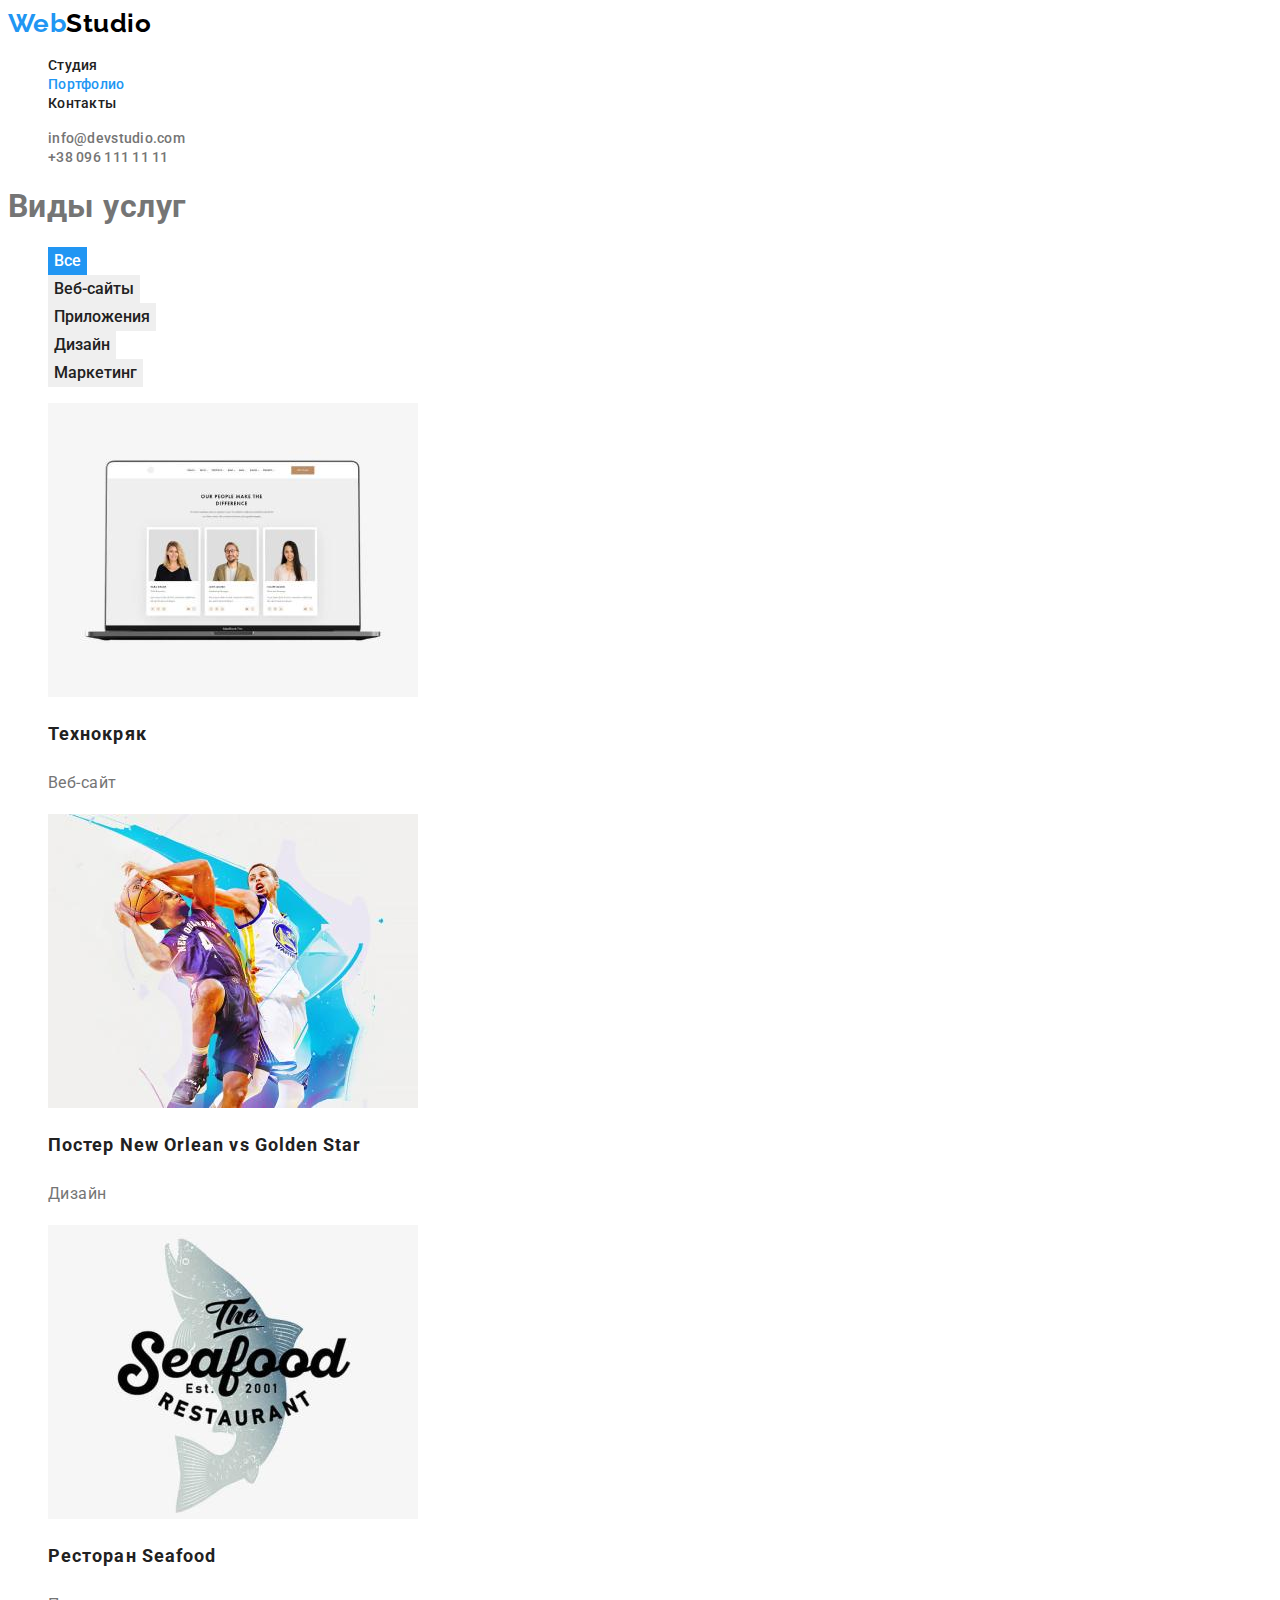
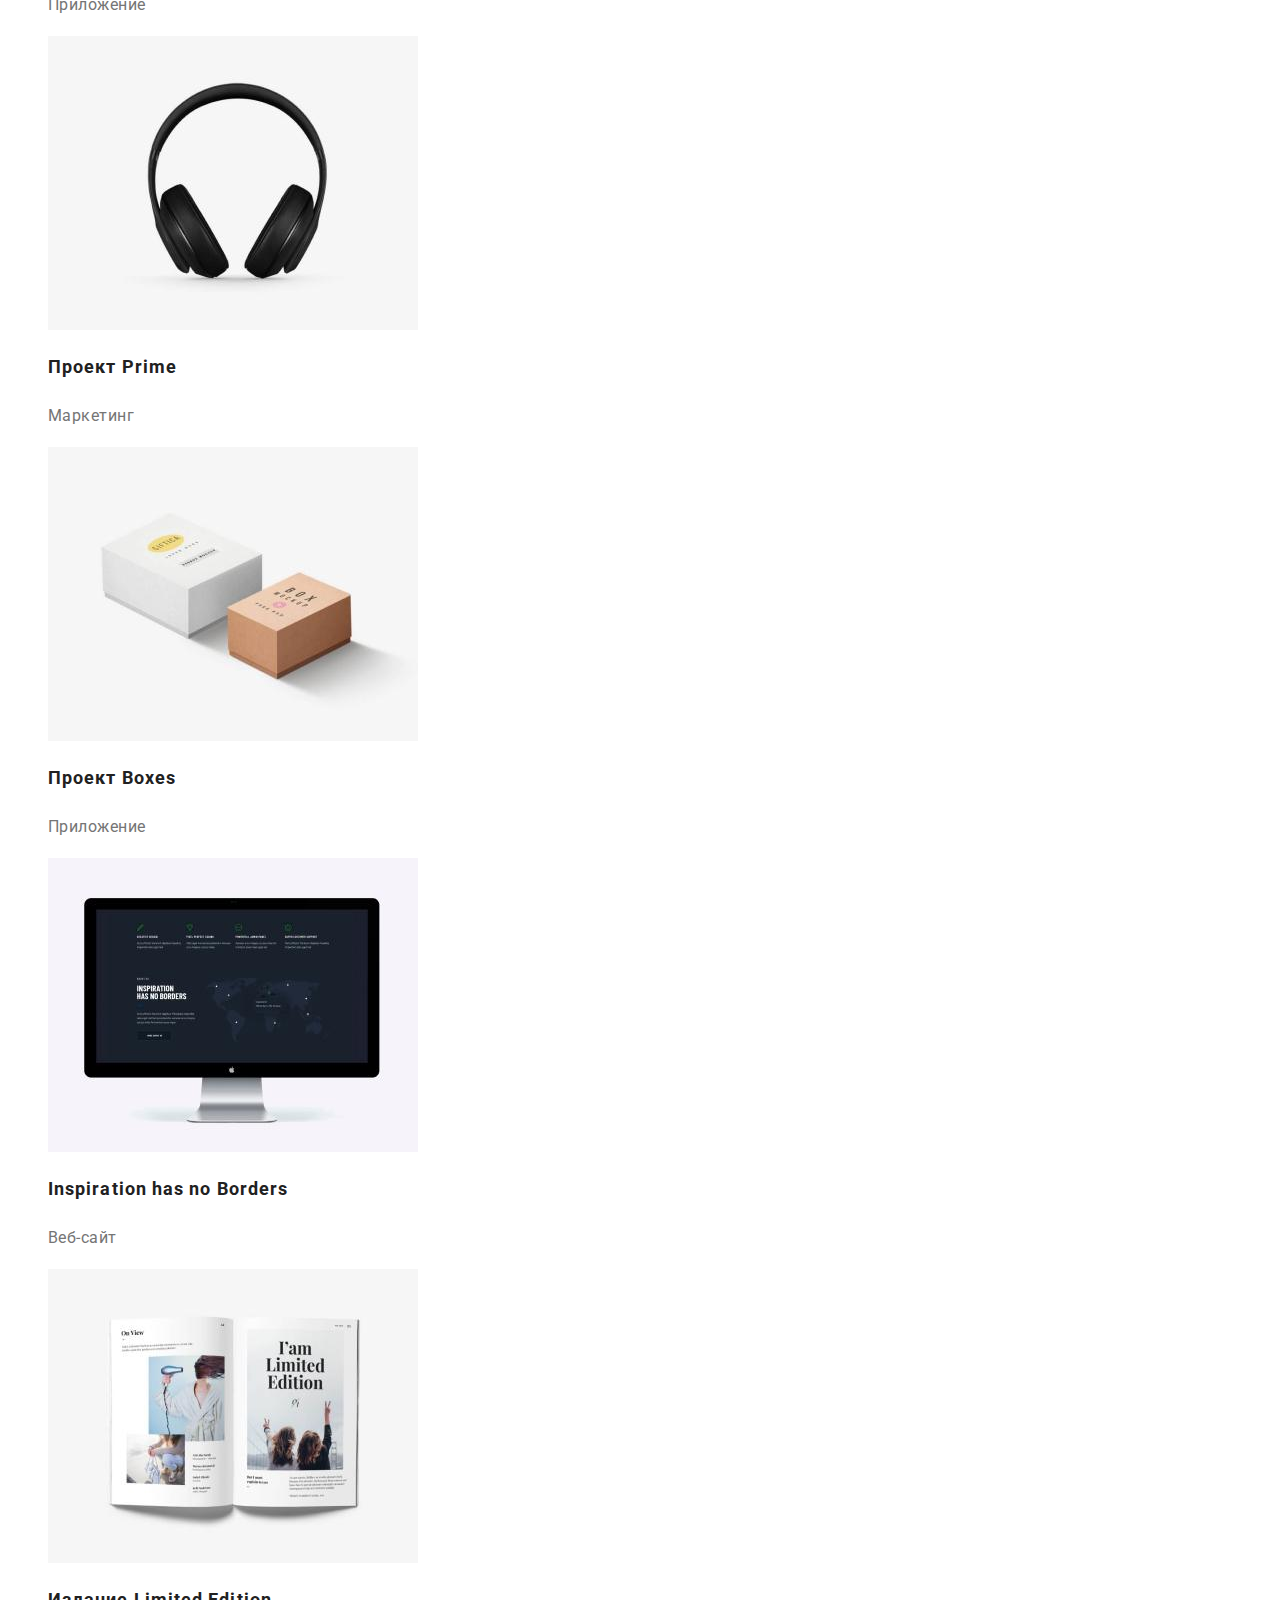
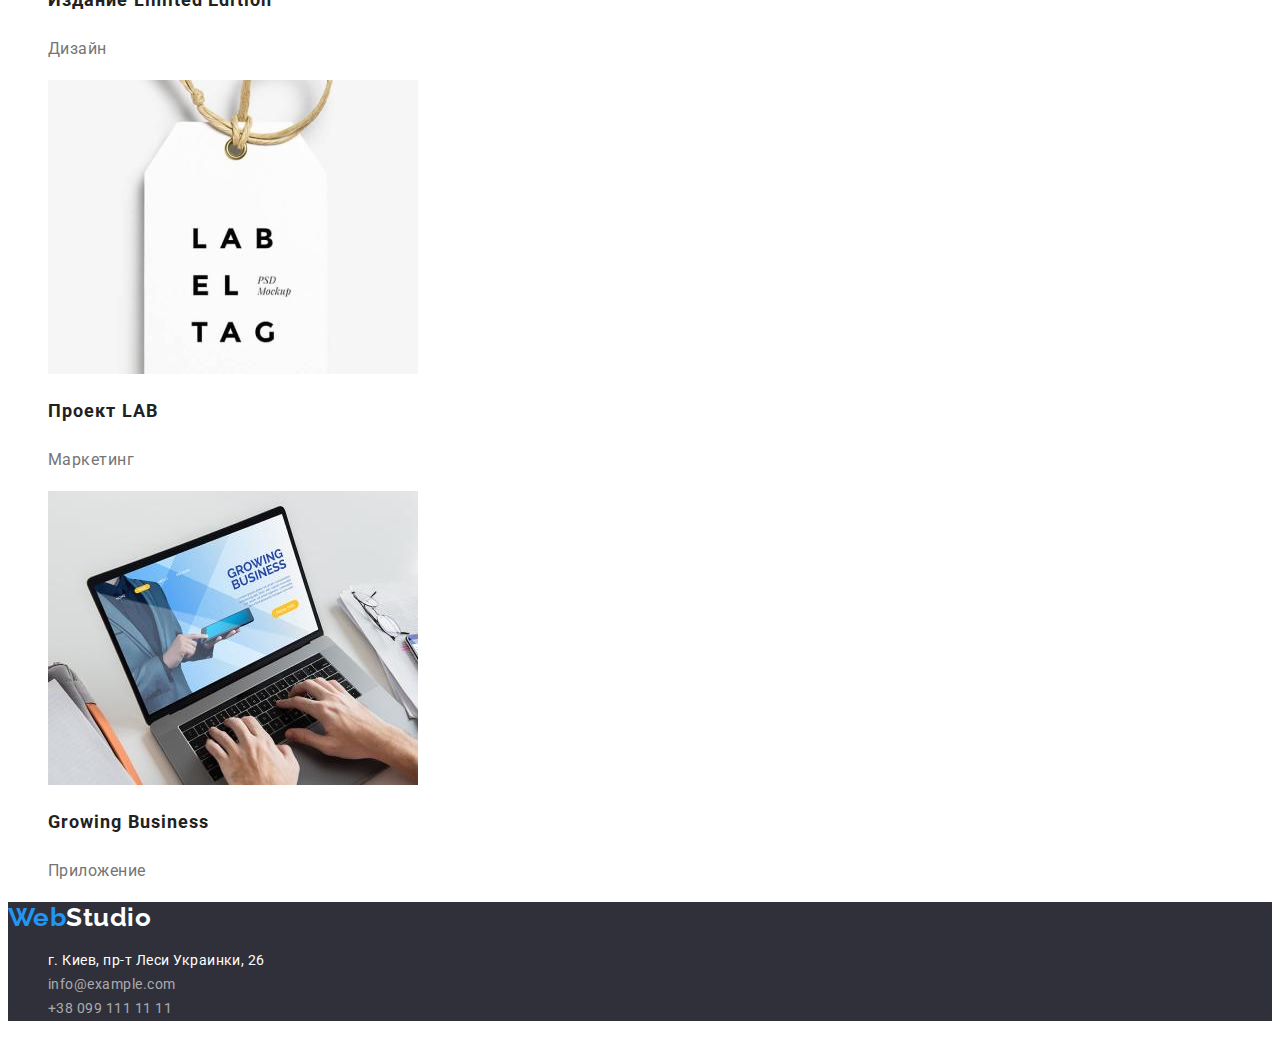
==== portfolio.html @ 6857bdab "Появился достум к материалам со 2-й домашки" ====
<!DOCTYPE html>
<html lang="ru">
  <head>
    <meta charset="UTF-8" />
    <meta http-equiv="X-UA-Compatible" content="IE=edge" />
    <meta name="viewport" content="width=device-width, initial-scale=1.0" />
    <title>Портфолио</title>
    <link rel="preconnect" href="https://fonts.googleapis.com" />
    <link rel="preconnect" href="https://fonts.gstatic.com" crossorigin />
    <link
      href="https://fonts.googleapis.com/css2?family=Raleway:wght@700&family=Roboto:wght@400;500;700;900&display=swap"
      rel="stylesheet"
    />
    <link rel="stylesheet" href="./css/styles.css" />
  </head>

  <body>
    <header class="header">
      <nav class="header-navigation">
        <a class="header-logo link" href="/index.html" lang="en"
          >Web<span class="header-logo-word">Studio</span></a
        >
        <ul class="header-menu list">
          <li class="header-item">
            <a class="header-link link" href="./index.html">Студия</a>
          </li>
          <li class="header-item">
            <a class="header-link link current" href="./portfolio.html">Портфолио</a>
          </li>
          <li class="header-item">
            <a class="header-link link" href="">Контакты</a>
          </li>
        </ul>
      </nav>
      <ul class="header-contacts-list list">
        <li class="header-contacts-item">
          <a
            class="header-contacts-link link"
            href="mailto:info@devstudio.com"
            lang="en"
            >info@devstudio.com</a
          >
        </li>
        <li class="header-contacts-item">
          <a class="header-contacts-link link" href="tel:+380961111111"
            >+38 096 111 11 11</a
          >
        </li>
      </ul>
    </header>

    <main>
      <section class="portfolio">
        <h1>Виды услуг</h1>

        <ul class="portfolio-list list">
          <li class="portfolio-item">
            <button class="portfolio-btn btn-color" type="button">Все</button>
          </li>
          <li class="portfolio-item">
            <button class="portfolio-btn" type="button">Веб-сайты</button>
          </li>
          <li class="portfolio-item">
            <button class="portfolio-btn" type="button">Приложения</button>
          </li>
          <li class="portfolio-item">
            <button class="portfolio-btn" type="button">Дизайн</button>
          </li>
          <li class="portfolio-item">
            <button class="portfolio-btn" type="button">Маркетинг</button>
          </li>
        </ul>

        <ul class="portfolio-list-img list">
          <li class="portfolio-item-img">
            <img
              class="portfolio-imagine"
              src="./images/Веб-сайт.jpg"
              alt="Изображён на экране ноутбука сайт"
              width="370"
              height="294"
            />
            <h2 class="portfolio-title">Технокряк</h2>
            <p class="portfolio-text">Веб-сайт</p>
          </li>
          <li class="portfolio-item-img">
            <img
              class="portfolio-imagine"
              src="./images/Дизайн.jpg"
              alt="Постер New Orlean vs Golden Star"
              width="370"
              height="294"
            />
            <h2 class="portfolio-title">
              Постер <span lang="en">New Orlean vs Golden Star</span>
            </h2>
            <p class="portfolio-text">Дизайн</p>
          </li>
          <li class="portfolio-item-img">
            <img
              class="portfolio-imagine"
              src="images/Приложение.jpg"
              alt="Логотип ресторана"
              width="370"
              height="294"
            />
            <h2 class="portfolio-title">
              Ресторан <span lang="en">Seafood</span>
            </h2>
            <p class="portfolio-text">Приложение</p>
          </li>
          <li class="portfolio-item-img">
            <img
              class="portfolio-imagine"
              src="./images/Маркетинг.jpg"
              alt="Изображены наушники"
              width="370"
              height="294"
            />
            <h2 class="portfolio-title">Проект Prime</h2>
            <p class="portfolio-text">Маркетинг</p>
          </li>
          <li class="portfolio-item-img">
            <img
              class="portfolio-imagine"
              src="./images/Приложение1.jpg"
              alt="Изображены две маленькие коробки"
              width="370"
              height="294"
            />
            <h2 class="portfolio-title">Проект <span lang="en">Boxes</span></h2>
            <p class="portfolio-text">Приложение</p>
          </li>
          <li class="portfolio-item-img">
            <img
              class="portfolio-imagine"
              src="./images/Веб-сайт1.jpg"
              alt="Изображён монитор компютера"
              width="370"
              height="294"
            />
            <h2 class="portfolio-title" lang="en">
              Inspiration has no Borders
            </h2>
            <p class="portfolio-text">Веб-сайт</p>
          </li>
          <li class="portfolio-item-img">
            <img
              class="portfolio-imagine"
              src="./images/Дизайн1.jpg"
              alt="Изображён открытый журнал"
              width="370"
              height="294"
            />
            <h2 class="portfolio-title">
              Издание <span lang="en">Limited Edition</span>
            </h2>
            <p class="portfolio-text">Дизайн</p>
          </li>
          <li class="portfolio-item-img">
            <img
              class="portfolio-imagine"
              src="./images/Маркетинг1.jpg"
              alt="Изображена этикетка "
              width="370"
              height="294"
            />
            <h2 class="portfolio-title">Проект <span lang="en">LAB</span></h2>
            <p class="portfolio-text">Маркетинг</p>
          </li>
          <li class="portfolio-item-img">
            <img
              class="portfolio-imagine"
              src="./images/Приложение2.jpg"
              alt="Открыт сайт Growing business на ноутбуке"
              width="370"
              height="294"
            />
            <h2 class="portfolio-title" lang="en">Growing Business</h2>
            <p class="portfolio-text">Приложение</p>
          </li>
        </ul>
      </section>
    </main>

    <footer class="footer fotter-background">
      <a class="footer-logo link" href="./index.html" lang="en"
        >Web<span class="footer-logo-word">Studio</span></a
      >
      <address class="footer-address">
        <ul class="footer-list list">
          <li class="footer-item">
            <a
              class="footer-link link"
              href="https://www.google.com/maps/place/%D0%B1%D1%83%D0%BB%D1%8C%D0%B2%D0%B0%D1%80+%D0%9B%D0%B5%D1%81%D1%96+%D0%A3%D0%BA%D1%80%D0%B0%D1%97%D0%BD%D0%BA%D0%B8,+26,+%D0%9A%D0%B8%D1%97%D0%B2,+02000/@50.4265807,30.5361971,17z/data=!3m1!4b1!4m5!3m4!1s0x40d4cf0e033ecbe9:0x57a4dffefec77da0!8m2!3d50.4265807!4d30.5383858"
              >г. Киев, пр-т Леси Украинки, 26
            </a>
          </li>
          <li class="footer-item">
            <a
              class="footer-link-contacts link"
              href="mailto:info@example.com"
              lang="en"
              >info@example.com</a
            >
          </li>
          <li class="footer-item">
            <a class="footer-link-contacts link" href="tel:+380991111111"
              >+38 099 111 11 11</a
            >
          </li>
        </ul>
      </address>
    </footer>
  </body>
</html>
---- css/styles.css ----
:root {
  --primery-title-color: #ffffff;
  --secondary-title-color: #212121;
  --primary-header-text-color: #212121;
  --secondary-header-text-color: #757575;
  --primary-text-color: #757575;
  --secondary-text-color: #212121;
  --third-text-color: #ffffff;
  --fourth-text-color: rgba(255, 255, 255, 0.6);
  --accent-color: #2196f3;
}
body {
  color: #757575;
  font-family: "Roboto", sans-serif;
  letter-spacing: 0.03em;
  background-color: #ffffff;
}

.link {
  text-decoration: none;
}

.list {
  list-style: none;
}

.header-menu .header-link.link.current {
  color: var(--accent-color)

}

/* Классы для Хедера и Героя */

.header-logo {
  font-family: "Raleway", sans-serif;
  font-style: normal;
  font-weight: bold;
  font-size: 26px;
  line-height: 1.19;
  color: var(--accent-color);
}
.header-logo-word {
  font-family: "Raleway", sans-serif;
  font-style: normal;
  font-weight: bold;
  font-size: 26px;
  line-height: 1.19;
  color: #000000;
}
.header-link:hover,
.header-link:focus {
  color: var(--accent-color);
}

.header-link {
  font-weight: 500;
  font-size: 14px;
  line-height: 1.14;
  letter-spacing: 0.02em;
  color: var(--primary-header-text-color);
}

.header-contacts-link:hover,
.header-contacts-link:focus {
  color: var(--accent-color);
}

.header-contacts-link {
  font-weight: 500;
  font-size: 14px;
  line-height: 1.14;
  letter-spacing: 0.02em;
  color: var(--secondary-header-text-color);
}

.hero {
  background-color: black;
}

.hero-text {
  font-weight: 900;
  font-size: 44px;
  line-height: 1.36;
  text-align: center;
  letter-spacing: 0.06em;
  text-transform: uppercase;
  color: var(--primery-title-color);
}

.hero-btn:hover,
.hero-btn:focus {
  background-color: #188CE8;
}

.hero-btn {
  font-family:inherit;
  font-weight: bold;
  font-size: 16px;
  line-height: 1.88;
  display: flex;
  align-items: center;
  text-align: center;
  letter-spacing: 0.06em;
  color: var(--third-text-color);
  background: #2196f3;
  border: none;
}

/* Классы для секции Наши услуги  */

.service-title {
  font-weight: bold;
  font-size: 14px;
  line-height: 1.14;
  text-transform: uppercase;
  color: var(--secondary-title-color);
}
.service-text {
  font-weight: normal;
  font-size: 14px;
  line-height: 1.71;
  color: var(--primary-text-color);
}

/* Классы для секции Чем мы занимаемся */

.work-header {
  font-weight: bold;
  font-size: 36px;
  line-height: 1.17;
  text-align: center;
  color: var(--secondary-title-color);
}

/* Кдассы для секции Наша команда */

.team{
  background-color: #F5F4FA;
}

.team-header {
  font-weight: bold;
  font-size: 36px;
  line-height: 1.17;
  text-align: center;
  color: var(--secondary-title-color);
}

.team-member {
  font-weight: 500;
  font-size: 16px;
  line-height: 1.19;
  text-align: center;
  color: var(--secondary-title-color);
}

.team-member-specialisation {
  font-size: 16px;
  line-height: 1.19;
  text-align: center;
  color: var(--primary-text-color);
}

/* Классы для футера */

.fotter-background {
  background-color: #2f303a;
}

.footer-logo {
  font-family: "Raleway", sans-serif;
  font-style: normal;
  font-weight: bold;
  font-size: 26px;
  line-height: 1.19;
  color: var(--accent-color);
}
.footer-logo-word {
  font-family: "Raleway", sans-serif;
  font-style: normal;
  font-weight: bold;
  font-size: 26px;
  line-height: 1.19;
  color: #ffffff;
}

.footer-address {
  font-style: normal;
}

.footer-link:hover,
.footer-link:focus {
  color: var(--accent-color);
}
.footer-link {
  font-size: 14px;
  line-height: 1.71;
  color: var(--third-text-color);
}

.footer-link-contacts:hover,
.footer-link-contacts:focus {
  color: var(--accent-color);
}
.footer-link-contacts {
  font-size: 14px;
  line-height: 1.71;
  color: rgba(255, 255, 255, 0.6);
}

/* Вторая страничка - ПОРТФОЛИО */

.portfolio-btn:hover,
.portfolio-btn:focus{
  color:var(--third-text-color);
  background-color: var(--accent-color);
}
.portfolio-btn {
  font-family: inherit;
  font-weight: 500;
  font-size: 16px;
  line-height: 1.63;
  text-align: center;
  color: var(--secondary-text-color);
  background-color: F5F4FA;
  border: none;
}

/* применяем временно */
.btn-color {
  color: var(--third-text-color);
  background-color: var(--accent-color);
}

.portfolio-title {
  font-weight: bold;
  font-size: 18px;
  line-height: 2;
  letter-spacing: 0.06em;
  color: var(--secondary-title-color);
}

.portfolio-text {
  font-size: 16px;
  line-height: 1.88;
  color: var(--primary-text-color);
}
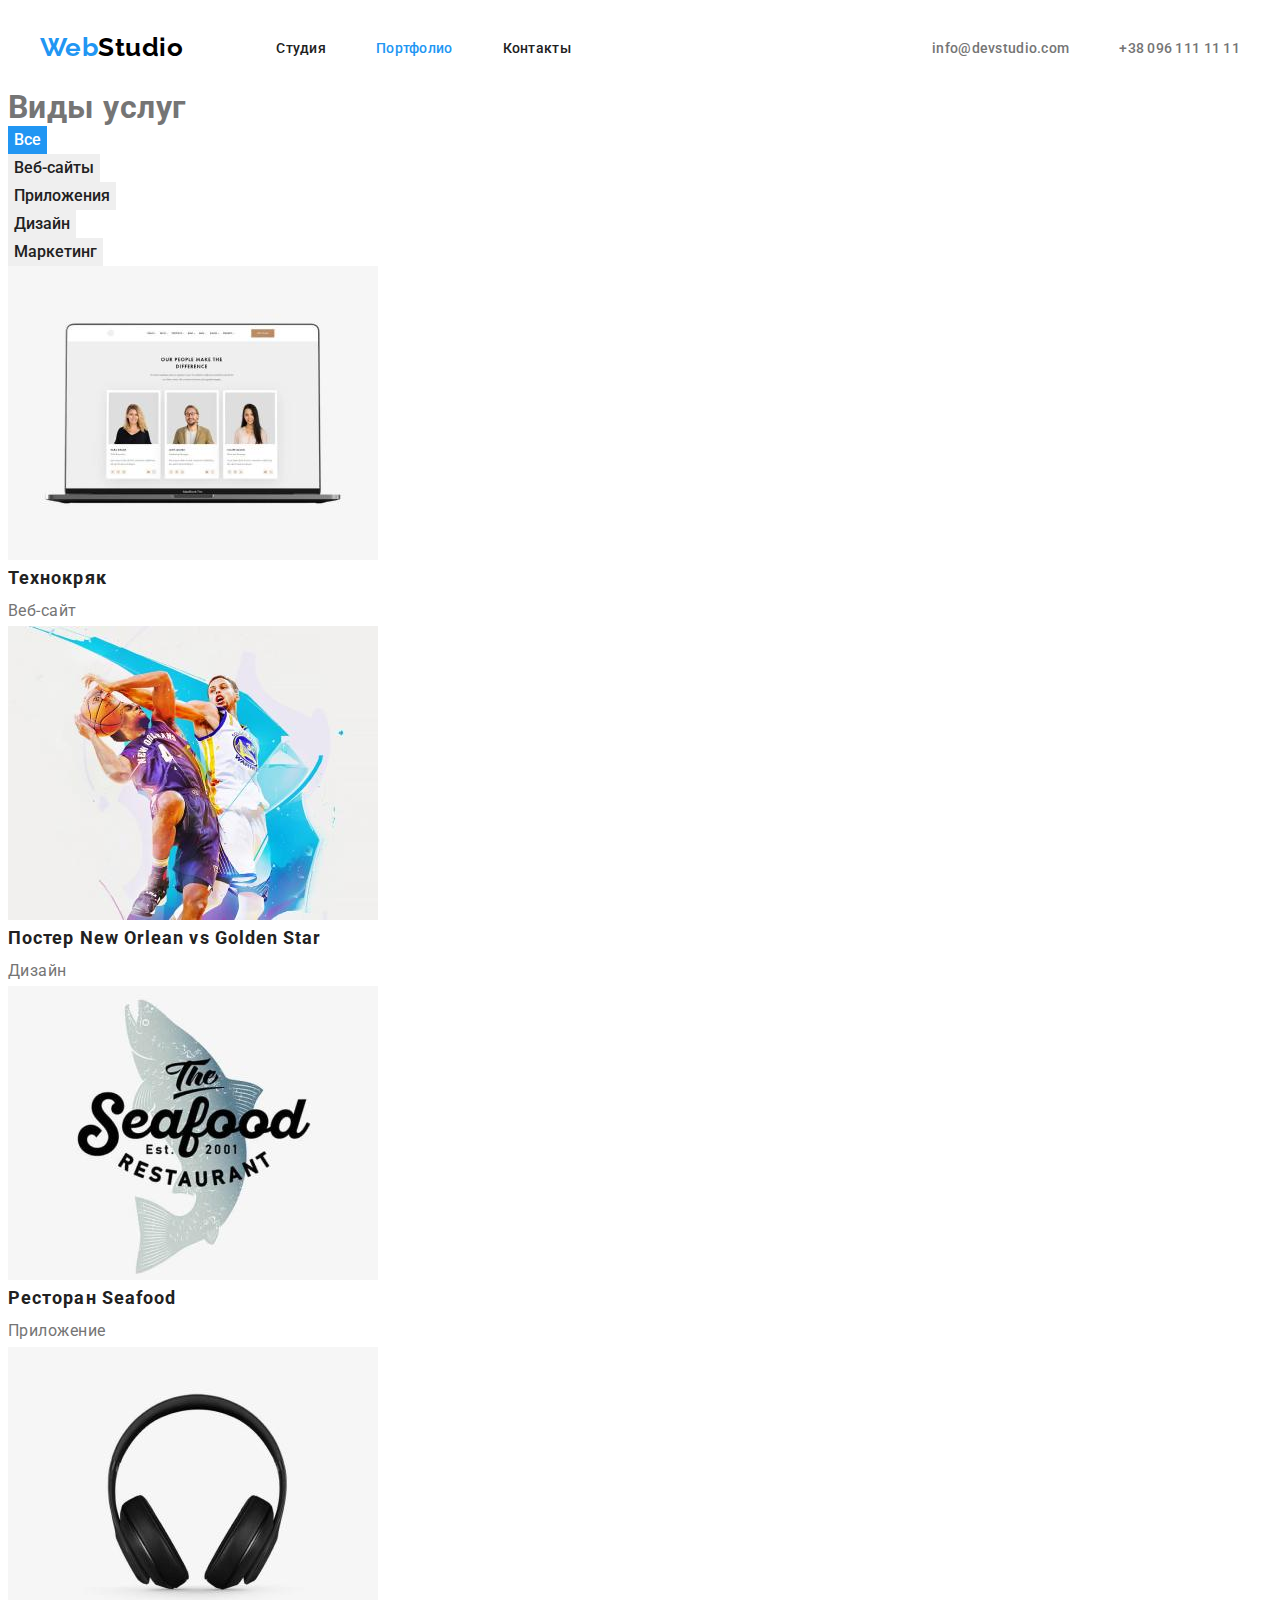
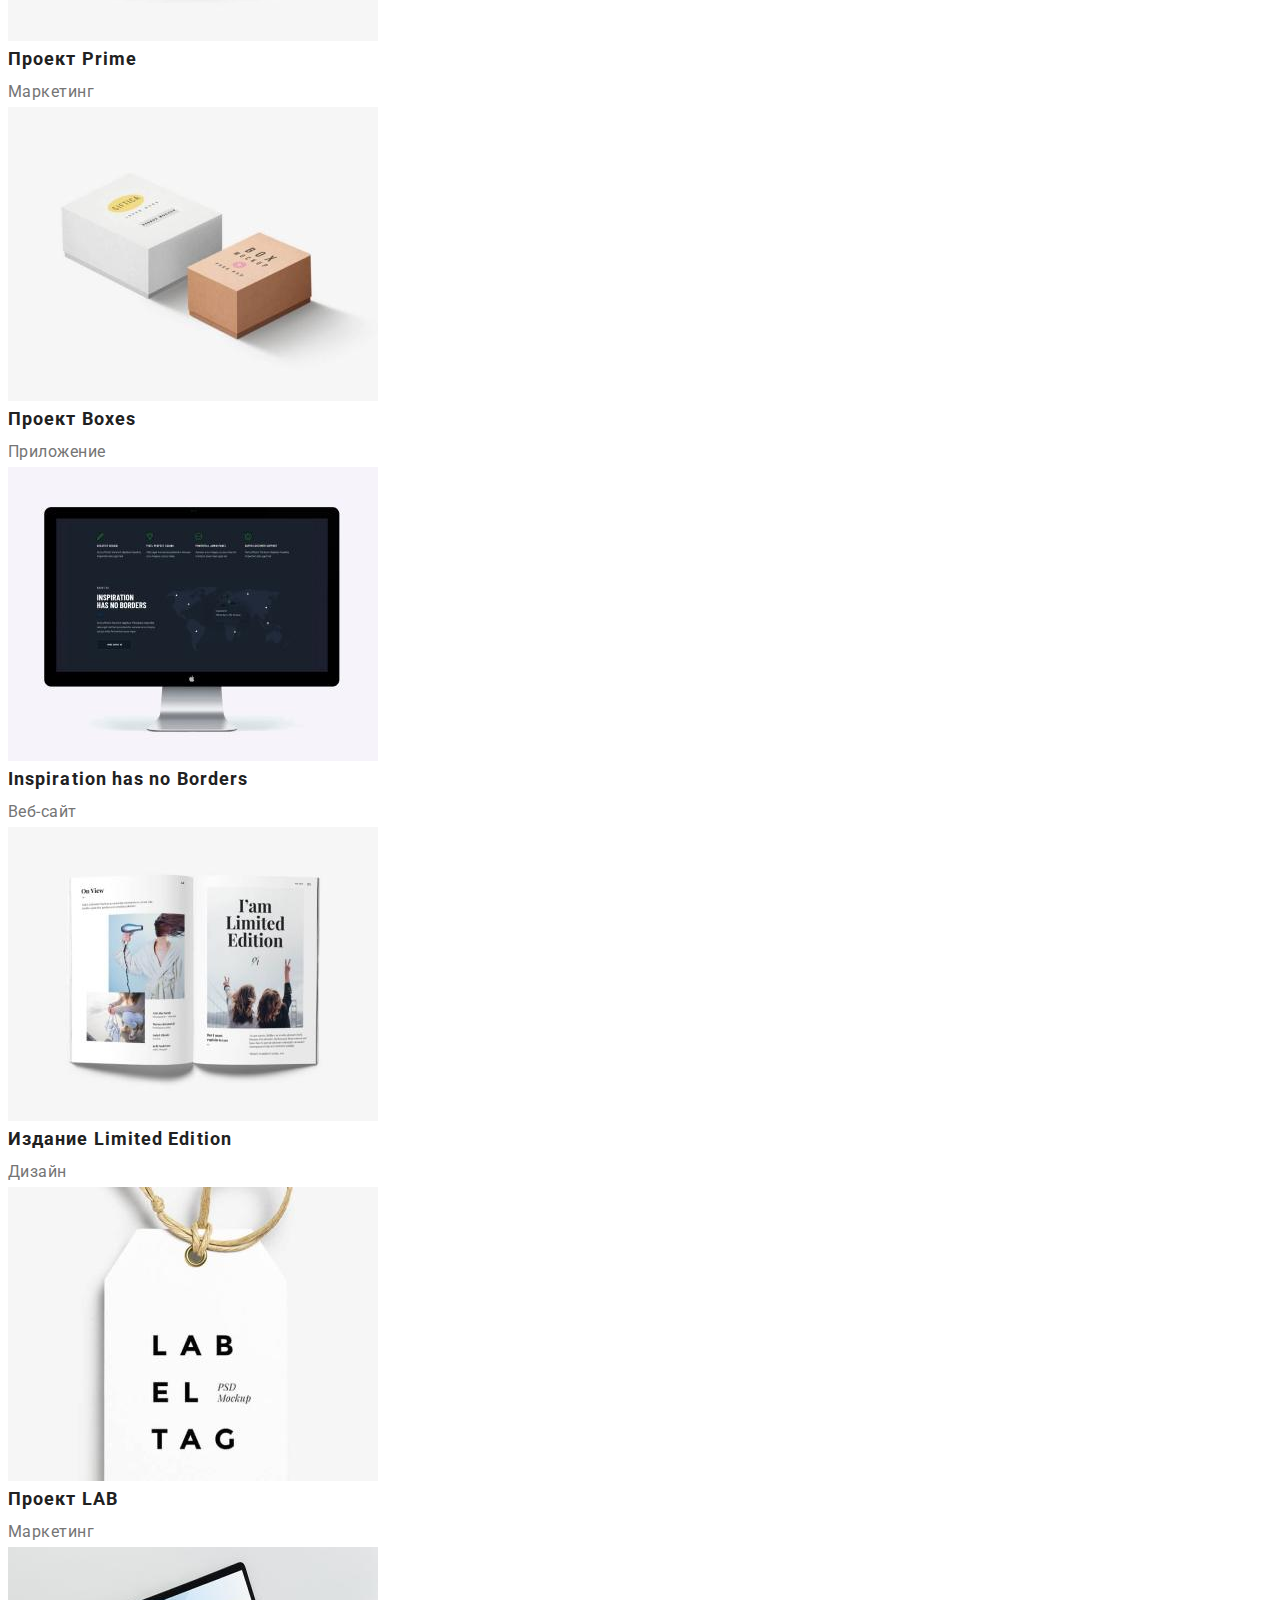
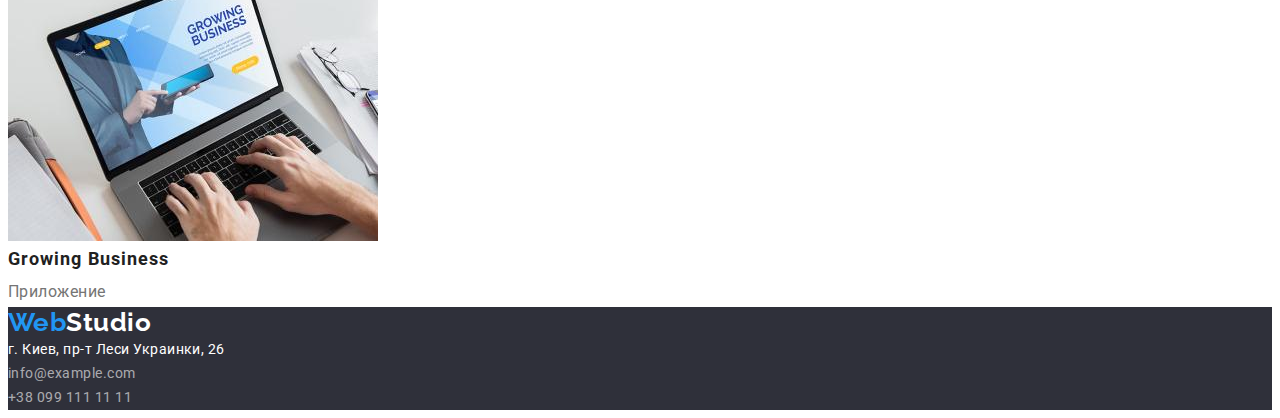
==== commit 0ce71c4e: "Оформил Навигацию, Герой, Наши услуги" ====
--- a/portfolio.html
+++ b/portfolio.html
@@ -11,42 +11,55 @@
       href="https://fonts.googleapis.com/css2?family=Raleway:wght@700&family=Roboto:wght@400;500;700;900&display=swap"
       rel="stylesheet"
     />
+    <link
+      rel="stylesheet"
+      href="https://cdnjs.cloudflare.com/ajax/libs/modern-normalize/1.1.0/modern-normalize.min.css"
+      integrity="sha512-wpPYUAdjBVSE4KJnH1VR1HeZfpl1ub8YT/NKx4PuQ5NmX2tKuGu6U/JRp5y+Y8XG2tV+wKQpNHVUX03MfMFn9Q=="
+      crossorigin="anonymous"
+      referrerpolicy="no-referrer"
+    />
     <link rel="stylesheet" href="./css/styles.css" />
   </head>
 
   <body>
     <header class="header">
-      <nav class="header-navigation">
-        <a class="header-logo link" href="/index.html" lang="en"
-          >Web<span class="header-logo-word">Studio</span></a
-        >
-        <ul class="header-menu list">
-          <li class="header-item">
-            <a class="header-link link" href="./index.html">Студия</a>
-          </li>
-          <li class="header-item">
-            <a class="header-link link current" href="./portfolio.html">Портфолио</a>
-          </li>
-          <li class="header-item">
-            <a class="header-link link" href="">Контакты</a>
-          </li>
-        </ul>
-      </nav>
-      <ul class="header-contacts-list list">
-        <li class="header-contacts-item">
-          <a
-            class="header-contacts-link link"
-            href="mailto:info@devstudio.com"
-            lang="en"
-            >info@devstudio.com</a
+      <div class="container header-container">
+        <nav class="header-navigation">
+          <div class="first-logo">
+          <a class="header-logo link" href="/index.html" lang="en"
+            >Web<span class="header-logo-word">Studio</span></a
           >
-        </li>
-        <li class="header-contacts-item">
-          <a class="header-contacts-link link" href="tel:+380961111111"
-            >+38 096 111 11 11</a
-          >
-        </li>
-      </ul>
+          </div>
+          <ul class="header-menu list">
+            <li class="header-item">
+              <a class="header-link link" href="./index.html">Студия</a>
+            </li>
+            <li class="header-item">
+              <a class="header-link link current" href="./portfolio.html"
+                >Портфолио</a
+              >
+            </li>
+            <li class="header-item">
+              <a class="header-link link" href="">Контакты</a>
+            </li>
+          </ul>
+        </nav>
+        <ul class="header-contacts-list list">
+          <li class="header-contacts-item">
+            <a
+              class="header-contacts-link link"
+              href="mailto:info@devstudio.com"
+              lang="en"
+              >info@devstudio.com</a
+            >
+          </li>
+          <li class="header-contacts-item">
+            <a class="header-contacts-link link" href="tel:+380961111111"
+              >+38 096 111 11 11</a
+            >
+          </li>
+        </ul>
+      </div>
     </header>
 
     <main>
--- a/css/styles.css
+++ b/css/styles.css
@@ -9,6 +9,26 @@
   --fourth-text-color: rgba(255, 255, 255, 0.6);
   --accent-color: #2196f3;
 }
+
+p,
+h1,
+h2,
+h3,
+h4,
+h5,
+h6 {
+  margin: 0;
+}
+
+ul {
+  margin: 0;
+  padding: 0;
+}
+
+img {
+  display: block;
+}
+
 body {
   color: #757575;
   font-family: "Roboto", sans-serif;
@@ -24,12 +44,51 @@
   list-style: none;
 }
 
+.container {
+  width: 1200px;
+  margin: 0 auto;
+  padding-left: 15px;
+  padding-right: 15px;
+}
+
 .header-menu .header-link.link.current {
-  color: var(--accent-color)
-
+  color: var(--accent-color);
 }
 
 /* Классы для Хедера и Героя */
+
+.header {
+  padding-top: 24px;
+  padding-bottom: 25px;
+}
+
+.header-container {
+  display: flex;
+  align-items: center;
+}
+
+.header-navigation {
+  display: flex;
+  align-items: center;
+}
+.header-menu {
+  display: flex;
+  /* align-items: center; */
+}
+.header-contacts-list {
+  display: flex;
+  margin-left: auto;
+  align-items: center;
+}
+.first-logo {
+  margin-right: 93px;
+}
+.header-item:not(:last-child) {
+  margin-right: 50px;
+}
+.header-contacts-item:not(:last-child) {
+  margin-right: 50px;
+}
 
 .header-logo {
   font-family: "Raleway", sans-serif;
@@ -75,6 +134,10 @@
 
 .hero {
   background-color: black;
+  width: 100%;
+  max-width: 1600px;
+  margin: 0, auto;
+  padding: 200px 0 280px 0;
 }
 
 .hero-text {
@@ -85,15 +148,18 @@
   letter-spacing: 0.06em;
   text-transform: uppercase;
   color: var(--primery-title-color);
+  max-width: 696px;
+  margin: 0 auto;
+  margin-bottom: 30px;
 }
 
 .hero-btn:hover,
 .hero-btn:focus {
-  background-color: #188CE8;
+  background-color: #188ce8;
 }
 
 .hero-btn {
-  font-family:inherit;
+  font-family: inherit;
   font-weight: bold;
   font-size: 16px;
   line-height: 1.88;
@@ -104,9 +170,16 @@
   color: var(--third-text-color);
   background: #2196f3;
   border: none;
-}
+  margin: 0 auto;
+
+}
+
 
 /* Классы для секции Наши услуги  */
+
+.service {
+  padding: 94px 0;
+}
 
 .service-title {
   font-weight: bold;
@@ -121,6 +194,20 @@
   line-height: 1.71;
   color: var(--primary-text-color);
 }
+.service-header {
+  width: 1px;
+  height: 1px;
+  overflow: hidden;
+  opacity: 0;
+}
+.service-list {
+  display: flex;
+  justify-content: space-between;
+}
+
+.service-item:not(:last-child) {
+  margin-right: 30px;
+}
 
 /* Классы для секции Чем мы занимаемся */
 
@@ -134,8 +221,8 @@
 
 /* Кдассы для секции Наша команда */
 
-.team{
-  background-color: #F5F4FA;
+.team {
+  background-color: #f5f4fa;
 }
 
 .team-header {
@@ -211,8 +298,8 @@
 /* Вторая страничка - ПОРТФОЛИО */
 
 .portfolio-btn:hover,
-.portfolio-btn:focus{
-  color:var(--third-text-color);
+.portfolio-btn:focus {
+  color: var(--third-text-color);
   background-color: var(--accent-color);
 }
 .portfolio-btn {
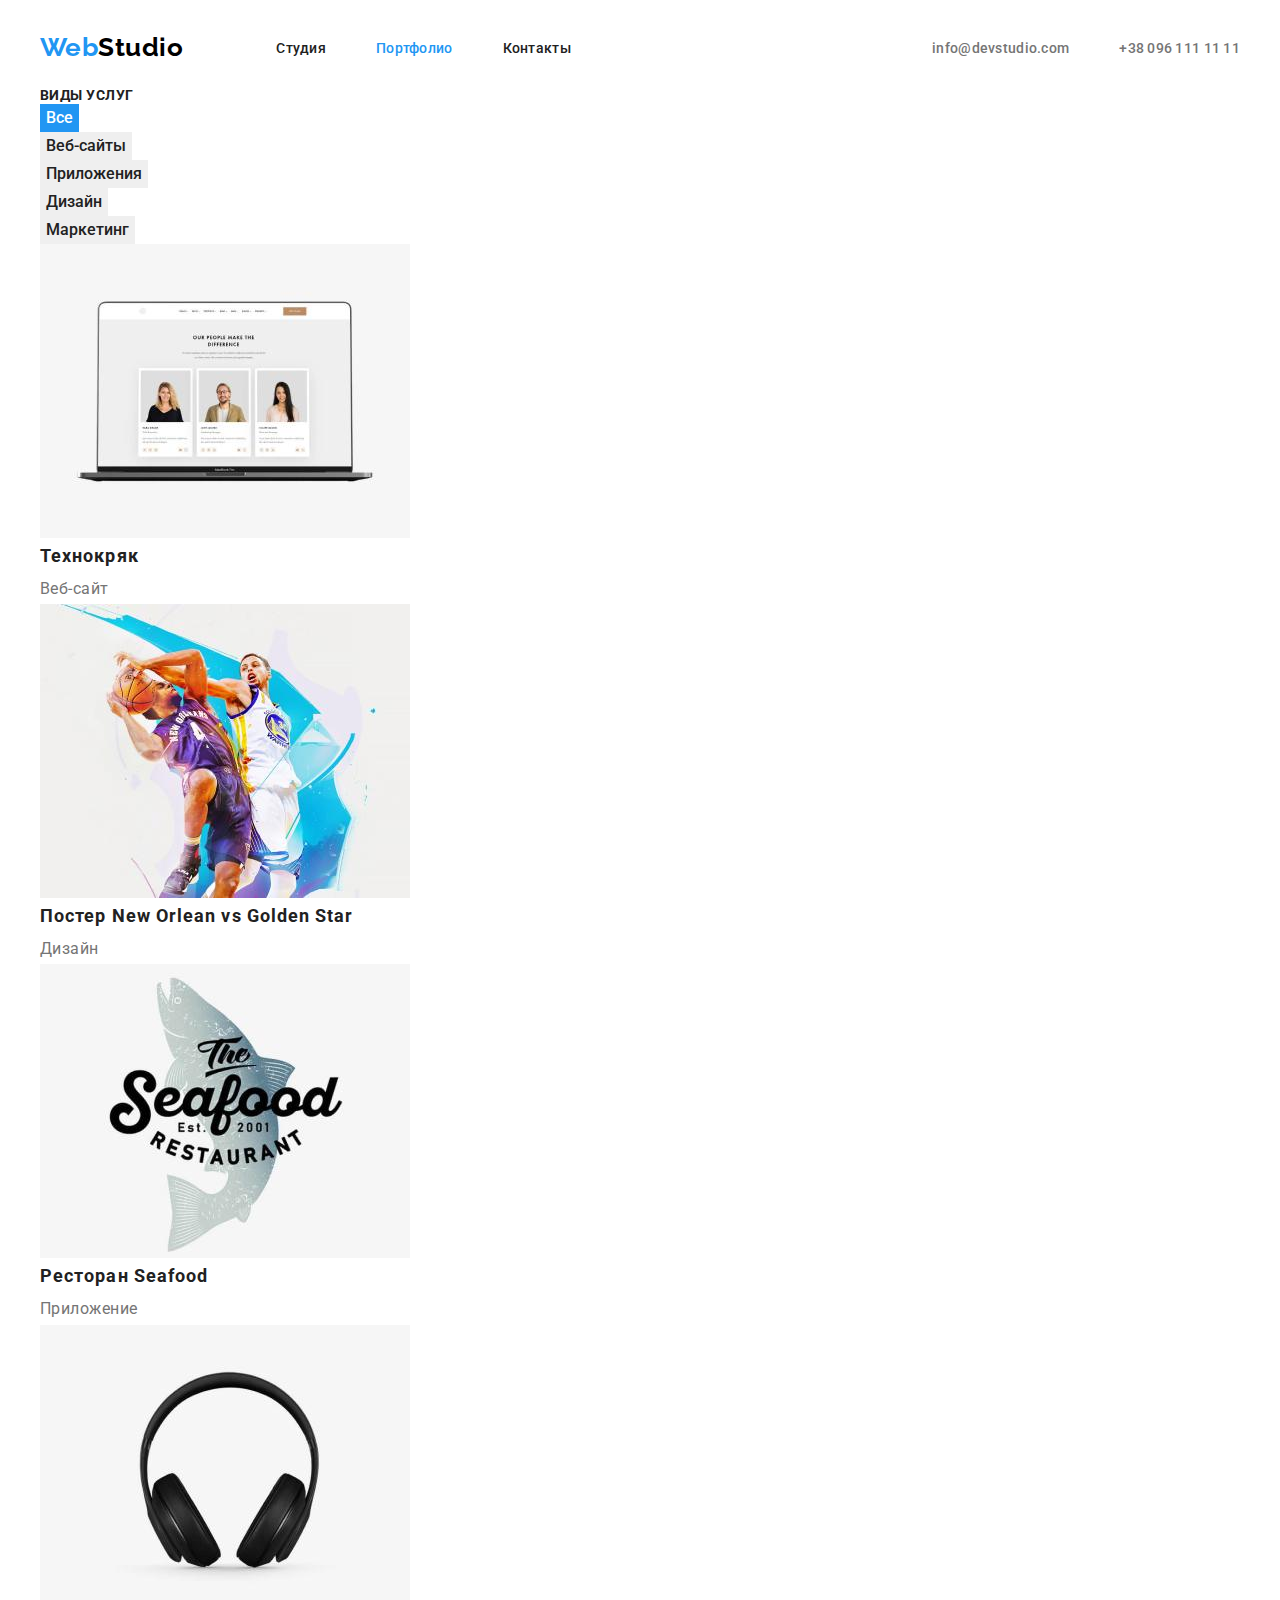
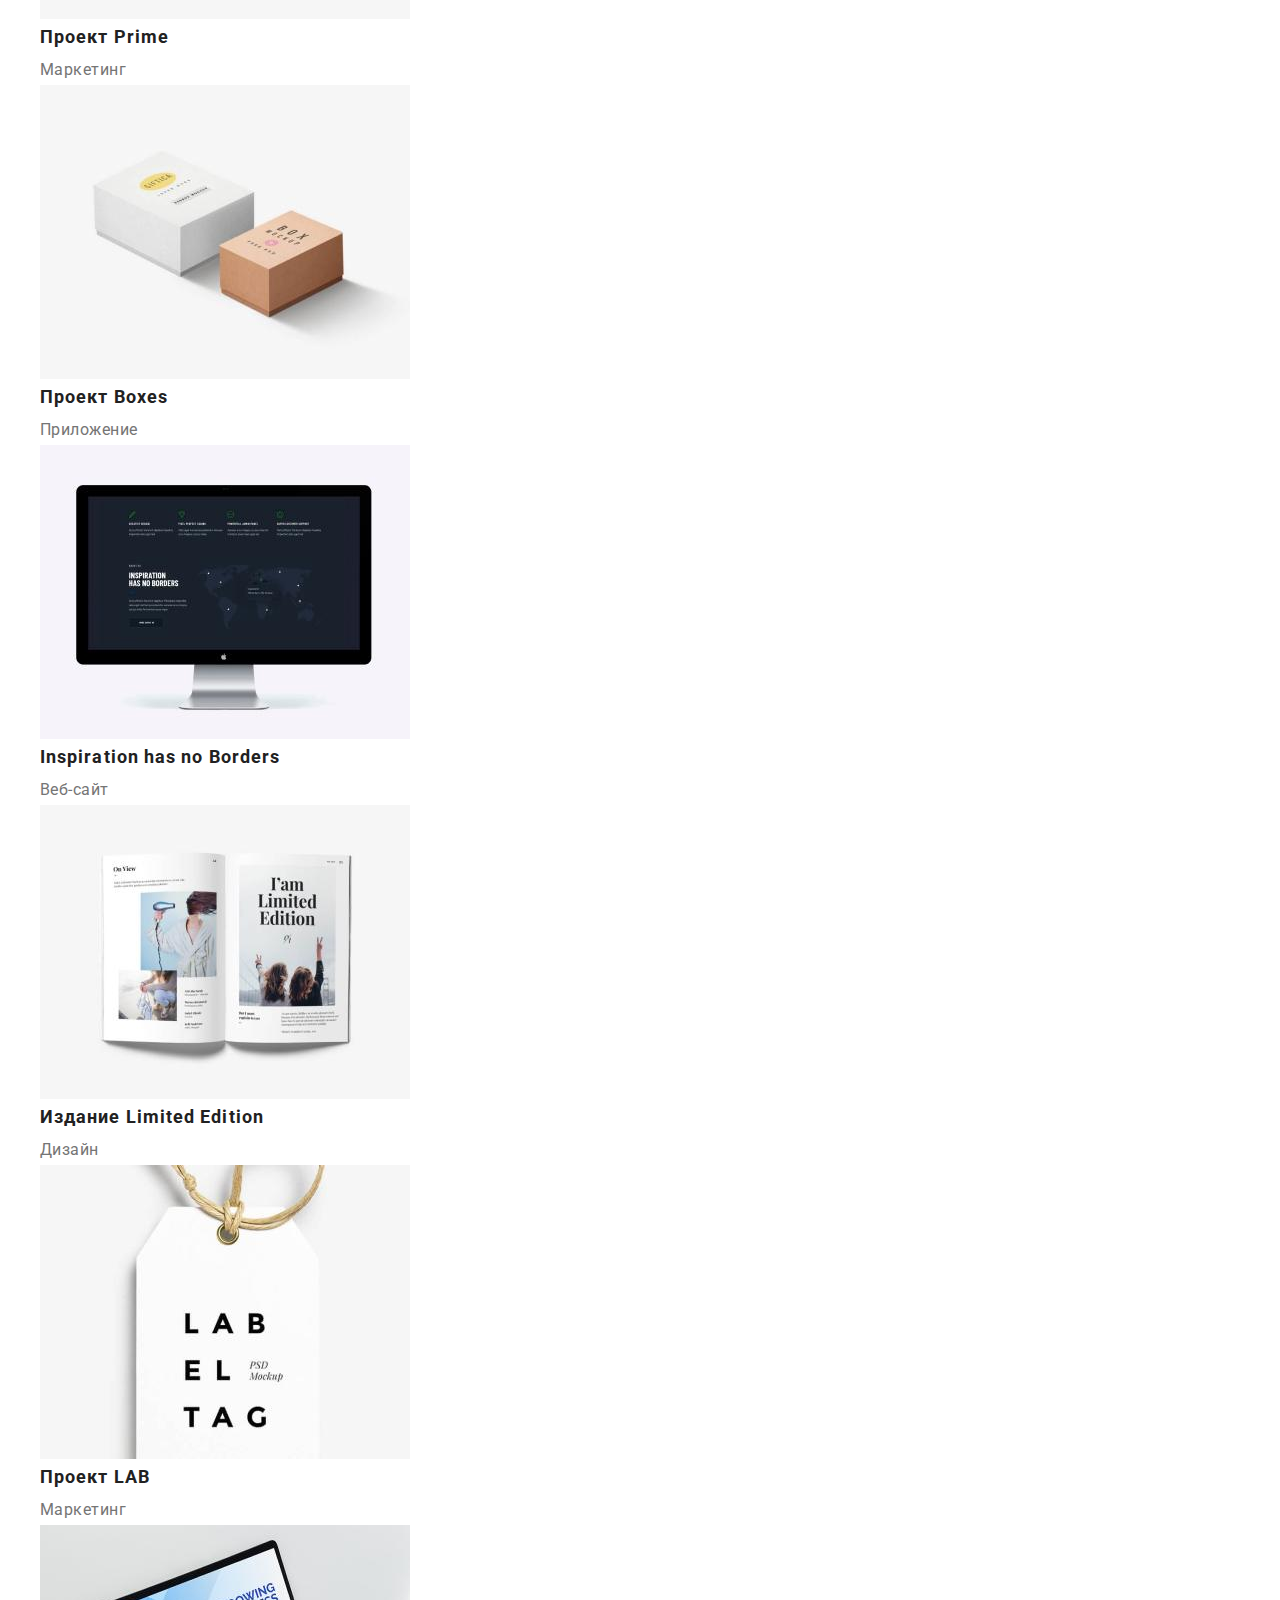
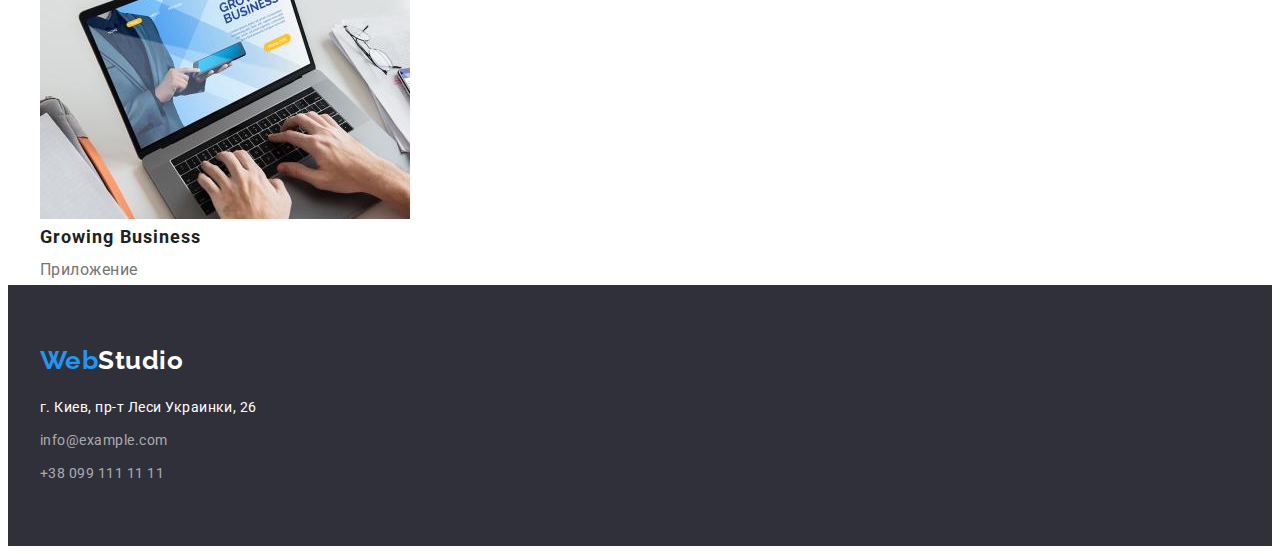
==== commit 9fe415d3: "Закончил оформление футера" ====
--- a/portfolio.html
+++ b/portfolio.html
@@ -26,9 +26,9 @@
       <div class="container header-container">
         <nav class="header-navigation">
           <div class="first-logo">
-          <a class="header-logo link" href="/index.html" lang="en"
-            >Web<span class="header-logo-word">Studio</span></a
-          >
+            <a class="header-logo link" href="/index.html" lang="en"
+              >Web<span class="header-logo-word">Studio</span></a
+            >
           </div>
           <ul class="header-menu list">
             <li class="header-item">
@@ -64,7 +64,8 @@
 
     <main>
       <section class="portfolio">
-        <h1>Виды услуг</h1>
+        <div class="container">
+        <h1 class="service-title">Виды услуг</h1>
 
         <ul class="portfolio-list list">
           <li class="portfolio-item">
@@ -193,37 +194,41 @@
             <p class="portfolio-text">Приложение</p>
           </li>
         </ul>
+        </div>
       </section>
     </main>
-
     <footer class="footer fotter-background">
-      <a class="footer-logo link" href="./index.html" lang="en"
-        >Web<span class="footer-logo-word">Studio</span></a
-      >
-      <address class="footer-address">
-        <ul class="footer-list list">
-          <li class="footer-item">
-            <a
-              class="footer-link link"
-              href="https://www.google.com/maps/place/%D0%B1%D1%83%D0%BB%D1%8C%D0%B2%D0%B0%D1%80+%D0%9B%D0%B5%D1%81%D1%96+%D0%A3%D0%BA%D1%80%D0%B0%D1%97%D0%BD%D0%BA%D0%B8,+26,+%D0%9A%D0%B8%D1%97%D0%B2,+02000/@50.4265807,30.5361971,17z/data=!3m1!4b1!4m5!3m4!1s0x40d4cf0e033ecbe9:0x57a4dffefec77da0!8m2!3d50.4265807!4d30.5383858"
-              >г. Киев, пр-т Леси Украинки, 26
-            </a>
-          </li>
-          <li class="footer-item">
-            <a
-              class="footer-link-contacts link"
-              href="mailto:info@example.com"
-              lang="en"
-              >info@example.com</a
-            >
-          </li>
-          <li class="footer-item">
-            <a class="footer-link-contacts link" href="tel:+380991111111"
-              >+38 099 111 11 11</a
-            >
-          </li>
-        </ul>
-      </address>
+      <div class="container">
+        <div class="footer-bottom-logo">
+          <a class="footer-logo link" href="./index.html" lang="en"
+            >Web<span class="footer-logo-word">Studio</span></a
+          >
+        </div>
+        <address class="footer-address">
+          <ul class="footer-list list">
+            <li class="footer-item">
+              <a
+                class="footer-link link"
+                href="https://www.google.com/maps/place/%D0%B1%D1%83%D0%BB%D1%8C%D0%B2%D0%B0%D1%80+%D0%9B%D0%B5%D1%81%D1%96+%D0%A3%D0%BA%D1%80%D0%B0%D1%97%D0%BD%D0%BA%D0%B8,+26,+%D0%9A%D0%B8%D1%97%D0%B2,+02000/@50.4265807,30.5361971,17z/data=!3m1!4b1!4m5!3m4!1s0x40d4cf0e033ecbe9:0x57a4dffefec77da0!8m2!3d50.4265807!4d30.5383858"
+                >г. Киев, пр-т Леси Украинки, 26
+              </a>
+            </li>
+            <li class="footer-item">
+              <a
+                class="footer-link-contacts link"
+                href="mailto:info@example.com"
+                lang="en"
+                >info@example.com</a
+              >
+            </li>
+            <li class="footer-item">
+              <a class="footer-link-contacts link" href="tel:+380991111111"
+                >+38 099 111 11 11</a
+              >
+            </li>
+          </ul>
+        </address>
+      </div>
     </footer>
   </body>
 </html>
--- a/css/styles.css
+++ b/css/styles.css
@@ -171,7 +171,7 @@
   background: #2196f3;
   border: none;
   margin: 0 auto;
-
+  padding: 10px 32px;
 }
 
 
@@ -211,18 +211,29 @@
 
 /* Классы для секции Чем мы занимаемся */
 
+.work {
+  padding-bottom: 94px;
+}
+
 .work-header {
   font-weight: bold;
   font-size: 36px;
   line-height: 1.17;
   text-align: center;
   color: var(--secondary-title-color);
+  margin: 0 0 50px 0;
+}
+.work-list {
+  display: flex;
+  justify-content: space-between;
 }
 
 /* Кдассы для секции Наша команда */
 
 .team {
   background-color: #f5f4fa;
+  padding-top: 94px;
+  padding-bottom: 94px;
 }
 
 .team-header {
@@ -231,6 +242,28 @@
   line-height: 1.17;
   text-align: center;
   color: var(--secondary-title-color);
+  margin-bottom: 50px;  
+}
+
+.team-list{
+  display: flex;
+  justify-content: space-between;
+}
+
+.team-item:not(:last-child) {
+  margin-right: 30px;
+}
+
+.team-item {
+  width: calc((100%-90px) / 4);
+  background: #FFFFFF;
+  box-shadow: 0px 1px 3px rgba(0, 0, 0, 0.12), 0px 1px 1px rgba(0, 0, 0, 0.14), 0px 2px 1px rgba(0, 0, 0, 0.2);
+  border-radius: 0px 0px 4px 4px;
+  padding-bottom: 30px;
+}
+
+.team-imagine {
+  margin-bottom: 30px;
 }
 
 .team-member {
@@ -239,6 +272,7 @@
   line-height: 1.19;
   text-align: center;
   color: var(--secondary-title-color);
+  margin-bottom: 10px;
 }
 
 .team-member-specialisation {
@@ -250,10 +284,17 @@
 
 /* Классы для футера */
 
+.footer {
+  padding: 60px 0;
+}
 .fotter-background {
   background-color: #2f303a;
 }
 
+.footer-bottom-logo {
+  margin-bottom: 20px;
+}
+
 .footer-logo {
   font-family: "Raleway", sans-serif;
   font-style: normal;
@@ -273,6 +314,10 @@
 
 .footer-address {
   font-style: normal;
+}
+
+.footer-item:not(:last-child) {
+  margin: 0 0 9px 0;
 }
 
 .footer-link:hover,
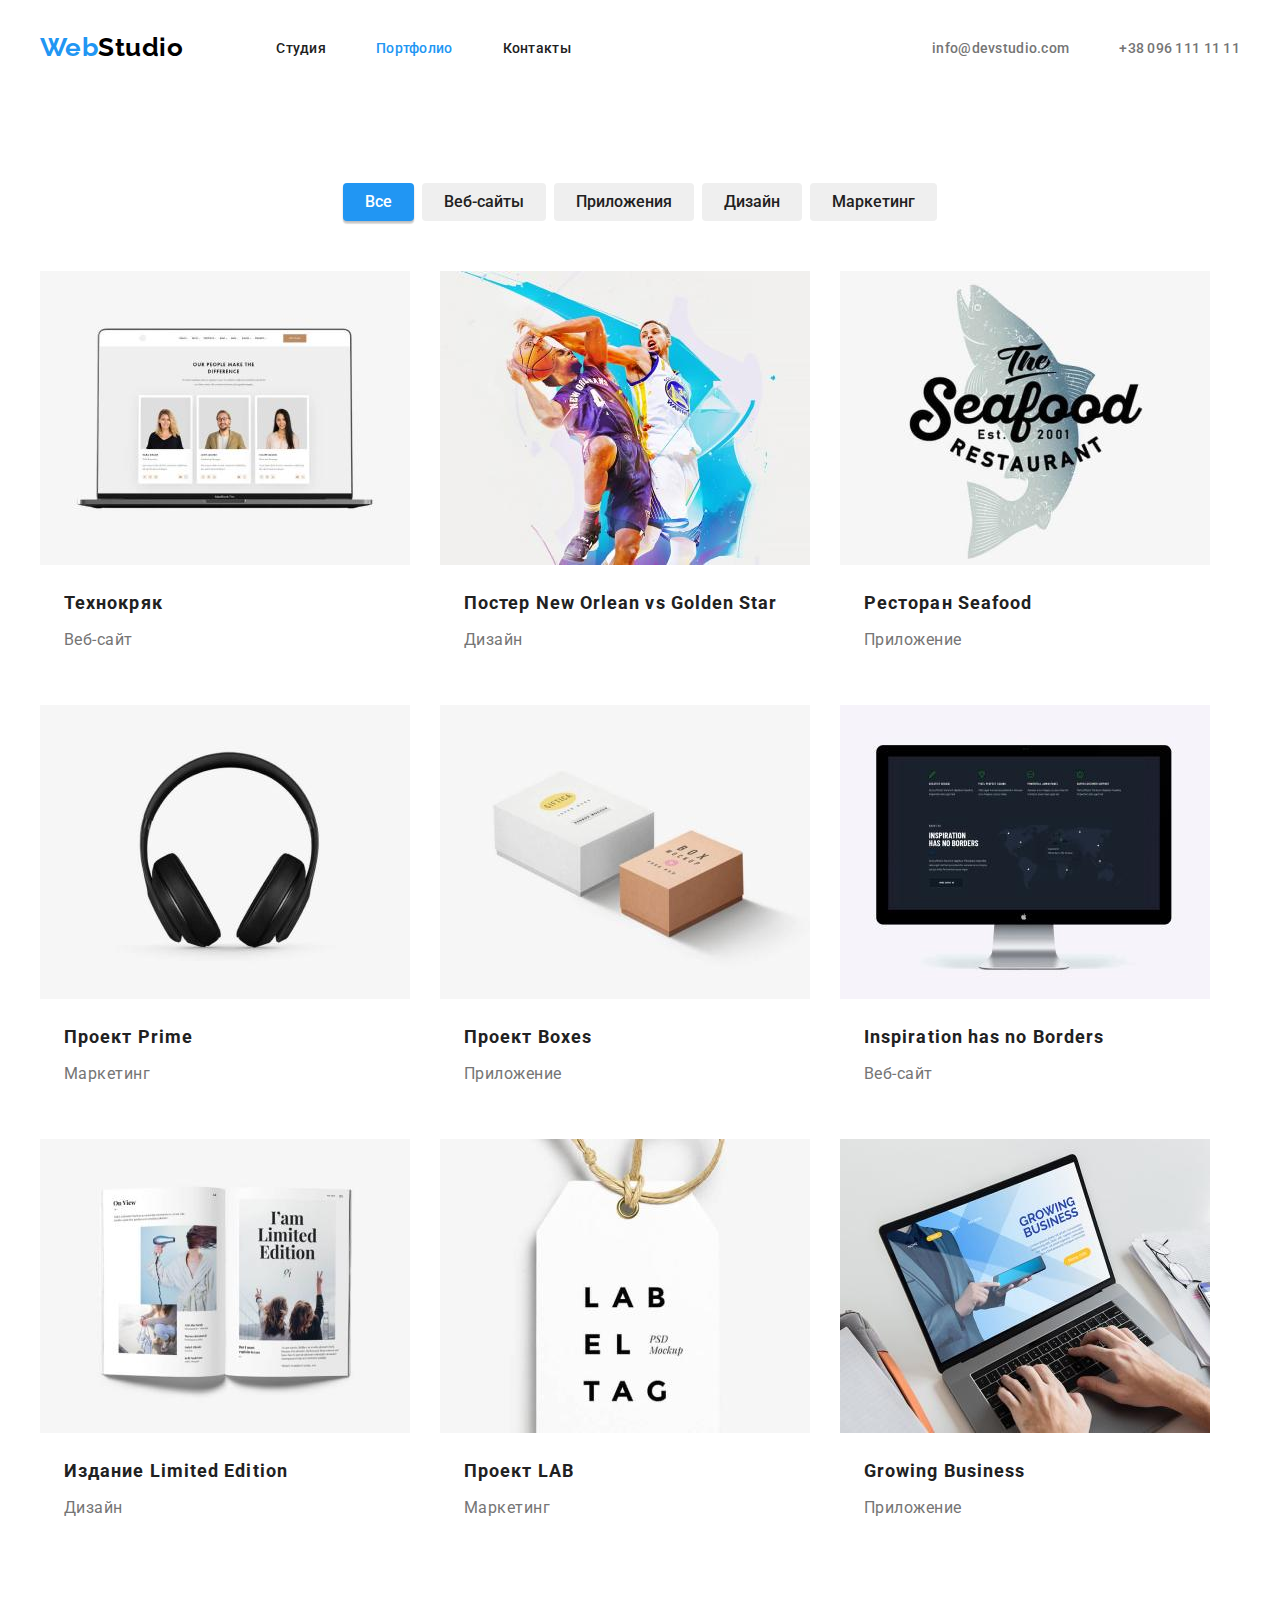
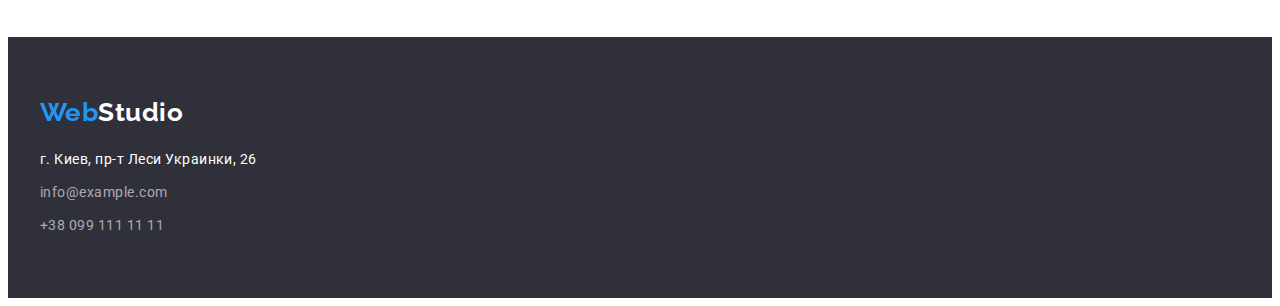
==== commit d3bef20d: "Добавил страничку портфолио" ====
--- a/portfolio.html
+++ b/portfolio.html
@@ -65,135 +65,137 @@
     <main>
       <section class="portfolio">
         <div class="container">
-        <h1 class="service-title">Виды услуг</h1>
-
-        <ul class="portfolio-list list">
-          <li class="portfolio-item">
-            <button class="portfolio-btn btn-color" type="button">Все</button>
-          </li>
-          <li class="portfolio-item">
-            <button class="portfolio-btn" type="button">Веб-сайты</button>
-          </li>
-          <li class="portfolio-item">
-            <button class="portfolio-btn" type="button">Приложения</button>
-          </li>
-          <li class="portfolio-item">
-            <button class="portfolio-btn" type="button">Дизайн</button>
-          </li>
-          <li class="portfolio-item">
-            <button class="portfolio-btn" type="button">Маркетинг</button>
-          </li>
-        </ul>
-
-        <ul class="portfolio-list-img list">
-          <li class="portfolio-item-img">
-            <img
-              class="portfolio-imagine"
-              src="./images/Веб-сайт.jpg"
-              alt="Изображён на экране ноутбука сайт"
-              width="370"
-              height="294"
-            />
-            <h2 class="portfolio-title">Технокряк</h2>
-            <p class="portfolio-text">Веб-сайт</p>
-          </li>
-          <li class="portfolio-item-img">
-            <img
-              class="portfolio-imagine"
-              src="./images/Дизайн.jpg"
-              alt="Постер New Orlean vs Golden Star"
-              width="370"
-              height="294"
-            />
-            <h2 class="portfolio-title">
-              Постер <span lang="en">New Orlean vs Golden Star</span>
-            </h2>
-            <p class="portfolio-text">Дизайн</p>
-          </li>
-          <li class="portfolio-item-img">
-            <img
-              class="portfolio-imagine"
-              src="images/Приложение.jpg"
-              alt="Логотип ресторана"
-              width="370"
-              height="294"
-            />
-            <h2 class="portfolio-title">
-              Ресторан <span lang="en">Seafood</span>
-            </h2>
-            <p class="portfolio-text">Приложение</p>
-          </li>
-          <li class="portfolio-item-img">
-            <img
-              class="portfolio-imagine"
-              src="./images/Маркетинг.jpg"
-              alt="Изображены наушники"
-              width="370"
-              height="294"
-            />
-            <h2 class="portfolio-title">Проект Prime</h2>
-            <p class="portfolio-text">Маркетинг</p>
-          </li>
-          <li class="portfolio-item-img">
-            <img
-              class="portfolio-imagine"
-              src="./images/Приложение1.jpg"
-              alt="Изображены две маленькие коробки"
-              width="370"
-              height="294"
-            />
-            <h2 class="portfolio-title">Проект <span lang="en">Boxes</span></h2>
-            <p class="portfolio-text">Приложение</p>
-          </li>
-          <li class="portfolio-item-img">
-            <img
-              class="portfolio-imagine"
-              src="./images/Веб-сайт1.jpg"
-              alt="Изображён монитор компютера"
-              width="370"
-              height="294"
-            />
-            <h2 class="portfolio-title" lang="en">
-              Inspiration has no Borders
-            </h2>
-            <p class="portfolio-text">Веб-сайт</p>
-          </li>
-          <li class="portfolio-item-img">
-            <img
-              class="portfolio-imagine"
-              src="./images/Дизайн1.jpg"
-              alt="Изображён открытый журнал"
-              width="370"
-              height="294"
-            />
-            <h2 class="portfolio-title">
-              Издание <span lang="en">Limited Edition</span>
-            </h2>
-            <p class="portfolio-text">Дизайн</p>
-          </li>
-          <li class="portfolio-item-img">
-            <img
-              class="portfolio-imagine"
-              src="./images/Маркетинг1.jpg"
-              alt="Изображена этикетка "
-              width="370"
-              height="294"
-            />
-            <h2 class="portfolio-title">Проект <span lang="en">LAB</span></h2>
-            <p class="portfolio-text">Маркетинг</p>
-          </li>
-          <li class="portfolio-item-img">
-            <img
-              class="portfolio-imagine"
-              src="./images/Приложение2.jpg"
-              alt="Открыт сайт Growing business на ноутбуке"
-              width="370"
-              height="294"
-            />
-            <h2 class="portfolio-title" lang="en">Growing Business</h2>
-            <p class="portfolio-text">Приложение</p>
-          </li>
-        </ul>
+          <h1 class="service-title">Виды услуг</h1>
+
+          <ul class="portfolio-list list">
+            <li class="portfolio-item">
+              <button class="portfolio-btn btn-color" type="button">Все</button>
+            </li>
+            <li class="portfolio-item">
+              <button class="portfolio-btn" type="button">Веб-сайты</button>
+            </li>
+            <li class="portfolio-item">
+              <button class="portfolio-btn" type="button">Приложения</button>
+            </li>
+            <li class="portfolio-item">
+              <button class="portfolio-btn" type="button">Дизайн</button>
+            </li>
+            <li class="portfolio-item">
+              <button class="portfolio-btn" type="button">Маркетинг</button>
+            </li>
+          </ul>
+
+          <ul class="portfolio-list-img list">
+            <li class="portfolio-item-img">
+              <img
+                class="portfolio-imagine"
+                src="./images/Веб-сайт.jpg"
+                alt="Изображён на экране ноутбука сайт"
+                width="370"
+                height="294"
+              />
+              <h2 class="portfolio-title">Технокряк</h2>
+              <p class="portfolio-text">Веб-сайт</p>
+            </li>
+            <li class="portfolio-item-img">
+              <img
+                class="portfolio-imagine"
+                src="./images/Дизайн.jpg"
+                alt="Постер New Orlean vs Golden Star"
+                width="370"
+                height="294"
+              />
+              <h2 class="portfolio-title">
+                Постер <span lang="en">New Orlean vs Golden Star</span>
+              </h2>
+              <p class="portfolio-text">Дизайн</p>
+            </li>
+            <li class="portfolio-item-img">
+              <img
+                class="portfolio-imagine"
+                src="images/Приложение.jpg"
+                alt="Логотип ресторана"
+                width="370"
+                height="294"
+              />
+              <h2 class="portfolio-title">
+                Ресторан <span lang="en">Seafood</span>
+              </h2>
+              <p class="portfolio-text">Приложение</p>
+            </li>
+            <li class="portfolio-item-img">
+              <img
+                class="portfolio-imagine"
+                src="./images/Маркетинг.jpg"
+                alt="Изображены наушники"
+                width="370"
+                height="294"
+              />
+              <h2 class="portfolio-title">Проект Prime</h2>
+              <p class="portfolio-text">Маркетинг</p>
+            </li>
+            <li class="portfolio-item-img">
+              <img
+                class="portfolio-imagine"
+                src="./images/Приложение1.jpg"
+                alt="Изображены две маленькие коробки"
+                width="370"
+                height="294"
+              />
+              <h2 class="portfolio-title">
+                Проект <span lang="en">Boxes</span>
+              </h2>
+              <p class="portfolio-text">Приложение</p>
+            </li>
+            <li class="portfolio-item-img">
+              <img
+                class="portfolio-imagine"
+                src="./images/Веб-сайт1.jpg"
+                alt="Изображён монитор компютера"
+                width="370"
+                height="294"
+              />
+              <h2 class="portfolio-title" lang="en">
+                Inspiration has no Borders
+              </h2>
+              <p class="portfolio-text">Веб-сайт</p>
+            </li>
+            <li class="portfolio-item-img">
+              <img
+                class="portfolio-imagine"
+                src="./images/Дизайн1.jpg"
+                alt="Изображён открытый журнал"
+                width="370"
+                height="294"
+              />
+              <h2 class="portfolio-title">
+                Издание <span lang="en">Limited Edition</span>
+              </h2>
+              <p class="portfolio-text">Дизайн</p>
+            </li>
+            <li class="portfolio-item-img">
+              <img
+                class="portfolio-imagine"
+                src="./images/Маркетинг1.jpg"
+                alt="Изображена этикетка "
+                width="370"
+                height="294"
+              />
+              <h2 class="portfolio-title">Проект <span lang="en">LAB</span></h2>
+              <p class="portfolio-text">Маркетинг</p>
+            </li>
+            <li class="portfolio-item-img">
+              <img
+                class="portfolio-imagine"
+                src="./images/Приложение2.jpg"
+                alt="Открыт сайт Growing business на ноутбуке"
+                width="370"
+                height="294"
+              />
+              <h2 class="portfolio-title" lang="en">Growing Business</h2>
+              <p class="portfolio-text">Приложение</p>
+            </li>
+          </ul>
         </div>
       </section>
     </main>
--- a/css/styles.css
+++ b/css/styles.css
@@ -174,7 +174,6 @@
   padding: 10px 32px;
 }
 
-
 /* Классы для секции Наши услуги  */
 
 .service {
@@ -242,10 +241,10 @@
   line-height: 1.17;
   text-align: center;
   color: var(--secondary-title-color);
-  margin-bottom: 50px;  
-}
-
-.team-list{
+  margin-bottom: 50px;
+}
+
+.team-list {
   display: flex;
   justify-content: space-between;
 }
@@ -256,8 +255,9 @@
 
 .team-item {
   width: calc((100%-90px) / 4);
-  background: #FFFFFF;
-  box-shadow: 0px 1px 3px rgba(0, 0, 0, 0.12), 0px 1px 1px rgba(0, 0, 0, 0.14), 0px 2px 1px rgba(0, 0, 0, 0.2);
+  background: #ffffff;
+  box-shadow: 0px 1px 3px rgba(0, 0, 0, 0.12), 0px 1px 1px rgba(0, 0, 0, 0.14),
+    0px 2px 1px rgba(0, 0, 0, 0.2);
   border-radius: 0px 0px 4px 4px;
   padding-bottom: 30px;
 }
@@ -341,11 +341,31 @@
 }
 
 /* Вторая страничка - ПОРТФОЛИО */
+
+.service-title {
+  width: 1px;
+  height: 1px;
+  overflow: hidden;
+  opacity: 0;
+}
+
+.portfolio {
+  padding: 94px 0 94px 0;
+}
 
 .portfolio-btn:hover,
 .portfolio-btn:focus {
   color: var(--third-text-color);
   background-color: var(--accent-color);
+}
+
+.portfolio-list {
+  display: flex;
+  justify-content: center;
+  margin: 0 0 50px 0;
+}
+.portfolio-item:not(:last-child) {
+  margin-right: 8px;
 }
 .portfolio-btn {
   font-family: inherit;
@@ -356,12 +376,42 @@
   color: var(--secondary-text-color);
   background-color: F5F4FA;
   border: none;
+  padding: 6px 22px;
+  border-radius: 4px;
 }
 
 /* применяем временно */
 .btn-color {
   color: var(--third-text-color);
   background-color: var(--accent-color);
+  box-shadow: 0px 3px 1px rgba(0, 0, 0, 0.1), 0px 1px 2px rgba(0, 0, 0, 0.08),
+    0px 2px 2px rgba(0, 0, 0, 0.12);
+  border-radius: 4px;
+
+}
+
+.portfolio-list-img {
+  display: flex;
+  flex-wrap: wrap;
+}
+
+.portfolio-item-img {
+  width: 370px;
+  height: 404px;
+  margin-right: 30px;
+  margin-bottom: 30px;
+}
+
+.portfolio-item-img:nth-child(3n) {
+  margin-right: 0;  
+}
+
+.portfolio-item-img:nth-last-child(-n + 3) {
+  margin-bottom: 0;
+}
+
+.portfolio-imagine {
+  margin-bottom: 20px;
 }
 
 .portfolio-title {
@@ -370,10 +420,13 @@
   line-height: 2;
   letter-spacing: 0.06em;
   color: var(--secondary-title-color);
+  padding: 0 24px;
+  margin-bottom: 4px;
 }
 
 .portfolio-text {
   font-size: 16px;
   line-height: 1.88;
   color: var(--primary-text-color);
-}
+  padding: 0 24px;
+}
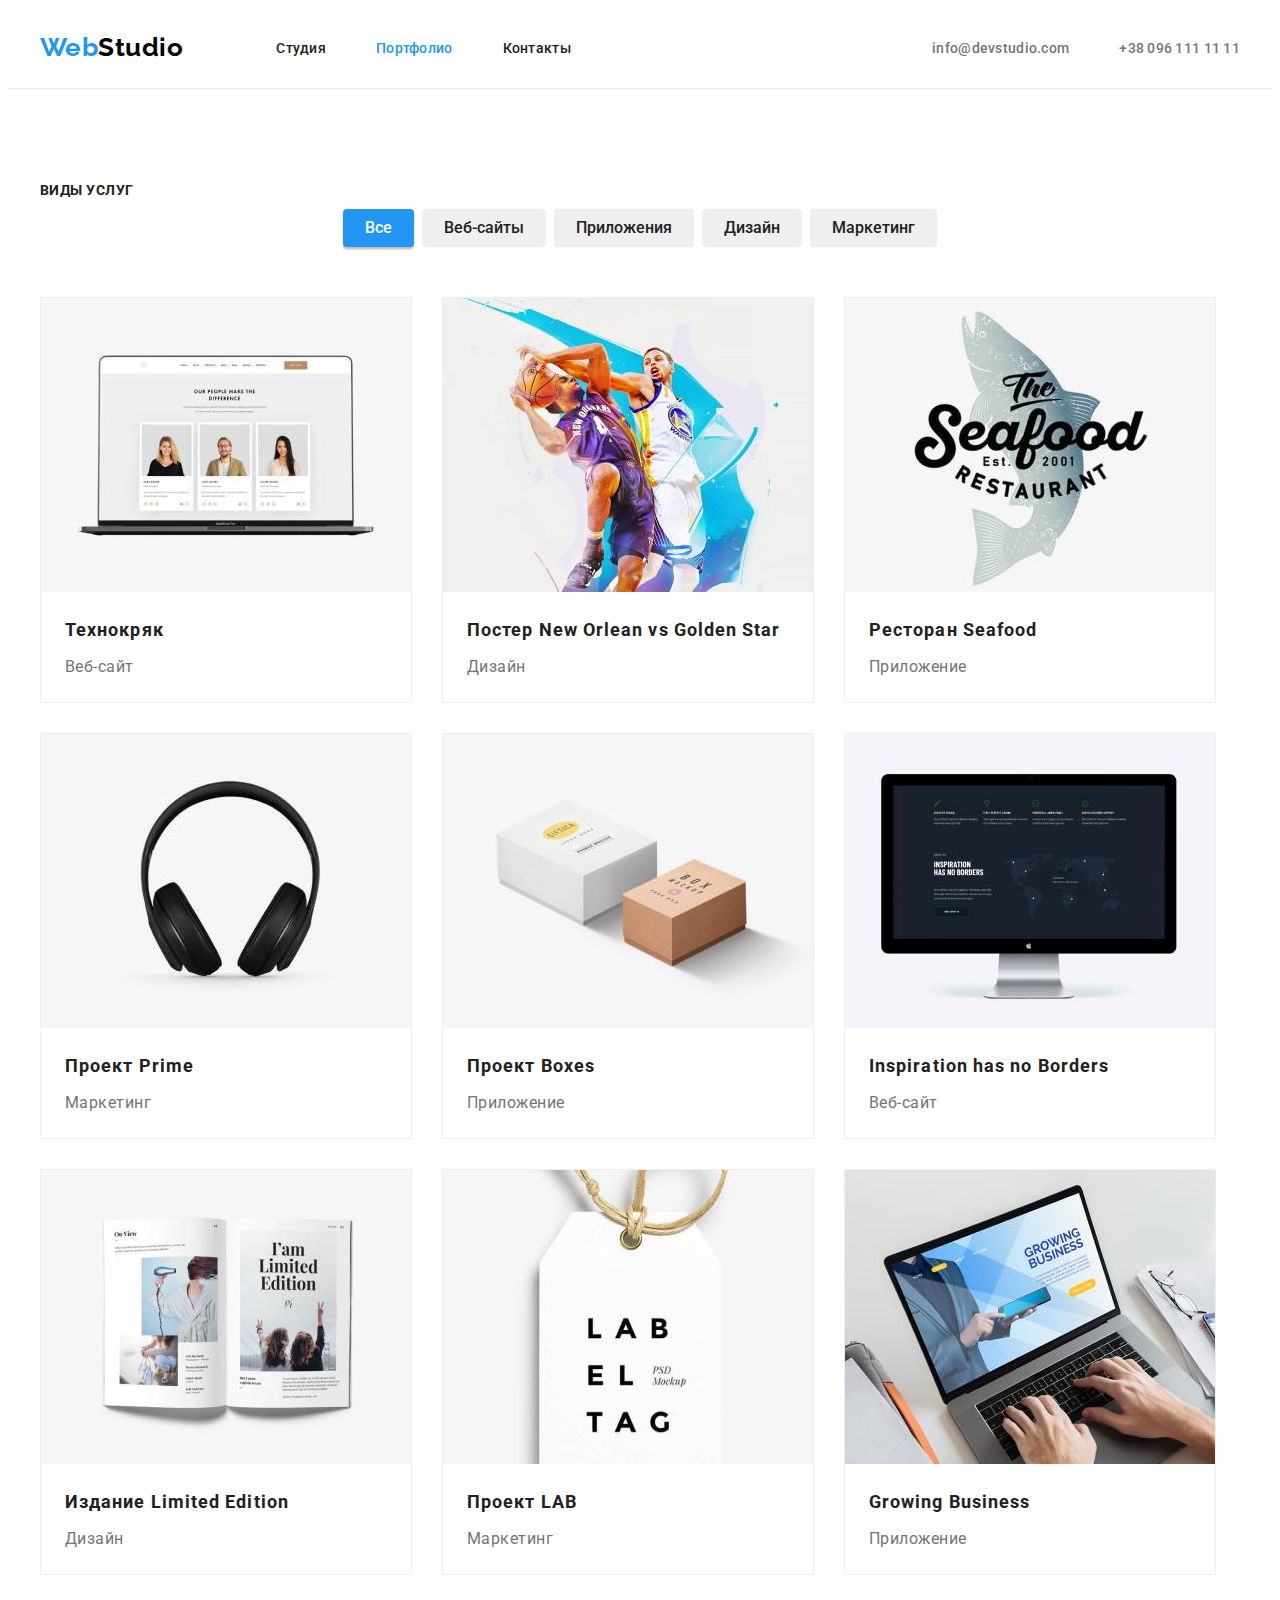
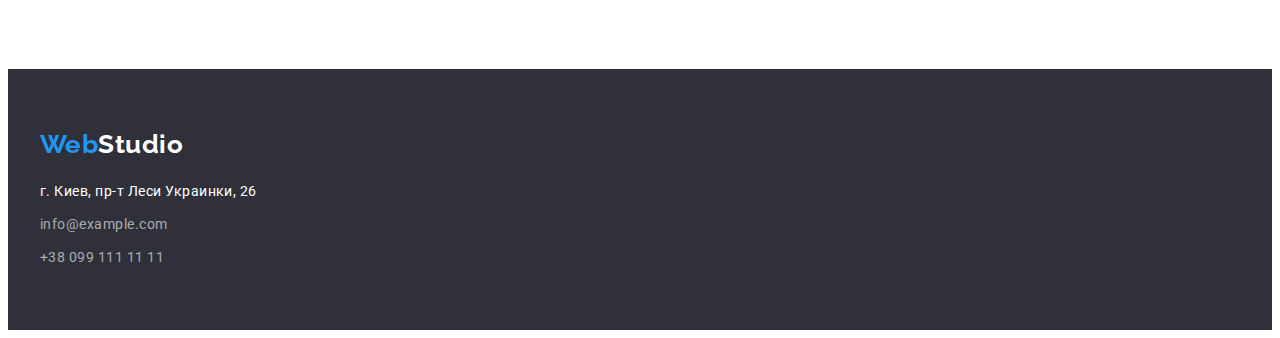
==== commit b0cb8c91: "Внёс правки согласно требованиям" ====
--- a/portfolio.html
+++ b/portfolio.html
@@ -86,6 +86,7 @@
           </ul>
 
           <ul class="portfolio-list-img list">
+            
             <li class="portfolio-item-img">
               <img
                 class="portfolio-imagine"
@@ -97,6 +98,7 @@
               <h2 class="portfolio-title">Технокряк</h2>
               <p class="portfolio-text">Веб-сайт</p>
             </li>
+            
             <li class="portfolio-item-img">
               <img
                 class="portfolio-imagine"
--- a/css/styles.css
+++ b/css/styles.css
@@ -60,6 +60,7 @@
 .header {
   padding-top: 24px;
   padding-bottom: 25px;
+  border-bottom: 1px solid #ECECEC;
 }
 
 .header-container {
@@ -172,6 +173,7 @@
   border: none;
   margin: 0 auto;
   padding: 10px 32px;
+  border-radius: 4px;
 }
 
 /* Классы для секции Наши услуги  */
@@ -186,6 +188,7 @@
   line-height: 1.14;
   text-transform: uppercase;
   color: var(--secondary-title-color);
+  margin: 0 0 10px 0;
 }
 .service-text {
   font-weight: normal;
@@ -193,12 +196,7 @@
   line-height: 1.71;
   color: var(--primary-text-color);
 }
-.service-header {
-  width: 1px;
-  height: 1px;
-  overflow: hidden;
-  opacity: 0;
-}
+
 .service-list {
   display: flex;
   justify-content: space-between;
@@ -342,7 +340,7 @@
 
 /* Вторая страничка - ПОРТФОЛИО */
 
-.service-title {
+.service-header {
   width: 1px;
   height: 1px;
   overflow: hidden;
@@ -364,8 +362,10 @@
   justify-content: center;
   margin: 0 0 50px 0;
 }
+
 .portfolio-item:not(:last-child) {
   margin-right: 8px;
+
 }
 .portfolio-btn {
   font-family: inherit;
@@ -400,6 +400,7 @@
   height: 404px;
   margin-right: 30px;
   margin-bottom: 30px;
+  border: 1px solid #EEEEEE;
 }
 
 .portfolio-item-img:nth-child(3n) {
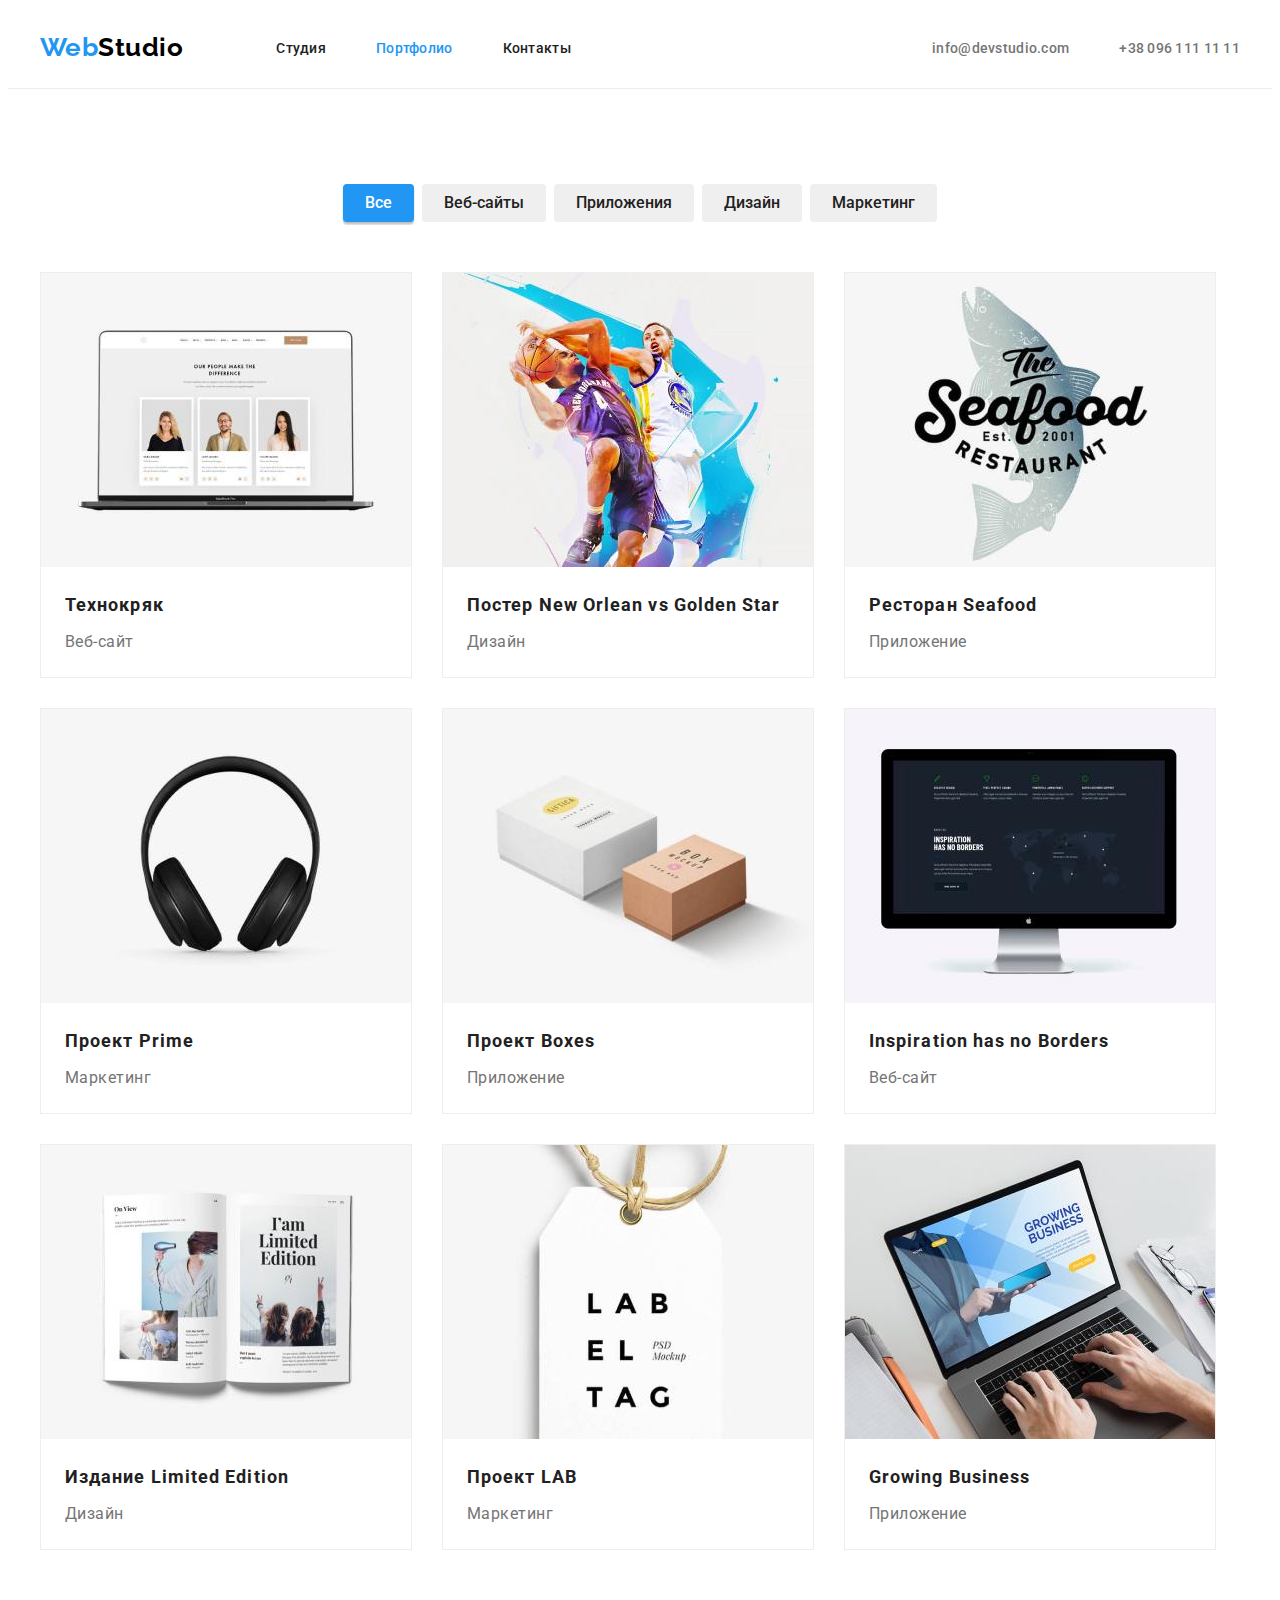
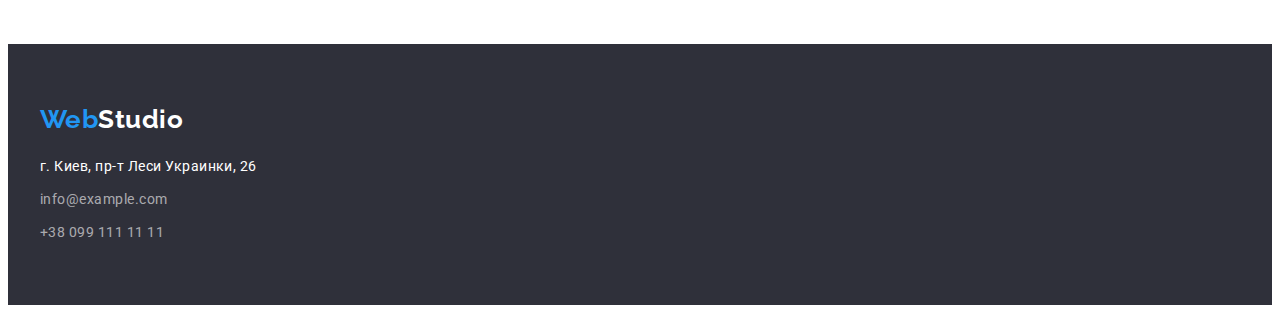
==== commit 39334bed: "Скркрыл название секции Виды услуг" ====
--- a/portfolio.html
+++ b/portfolio.html
@@ -65,7 +65,7 @@
     <main>
       <section class="portfolio">
         <div class="container">
-          <h1 class="service-title">Виды услуг</h1>
+          <h1 class="service-header">Виды услуг</h1>
 
           <ul class="portfolio-list list">
             <li class="portfolio-item">
